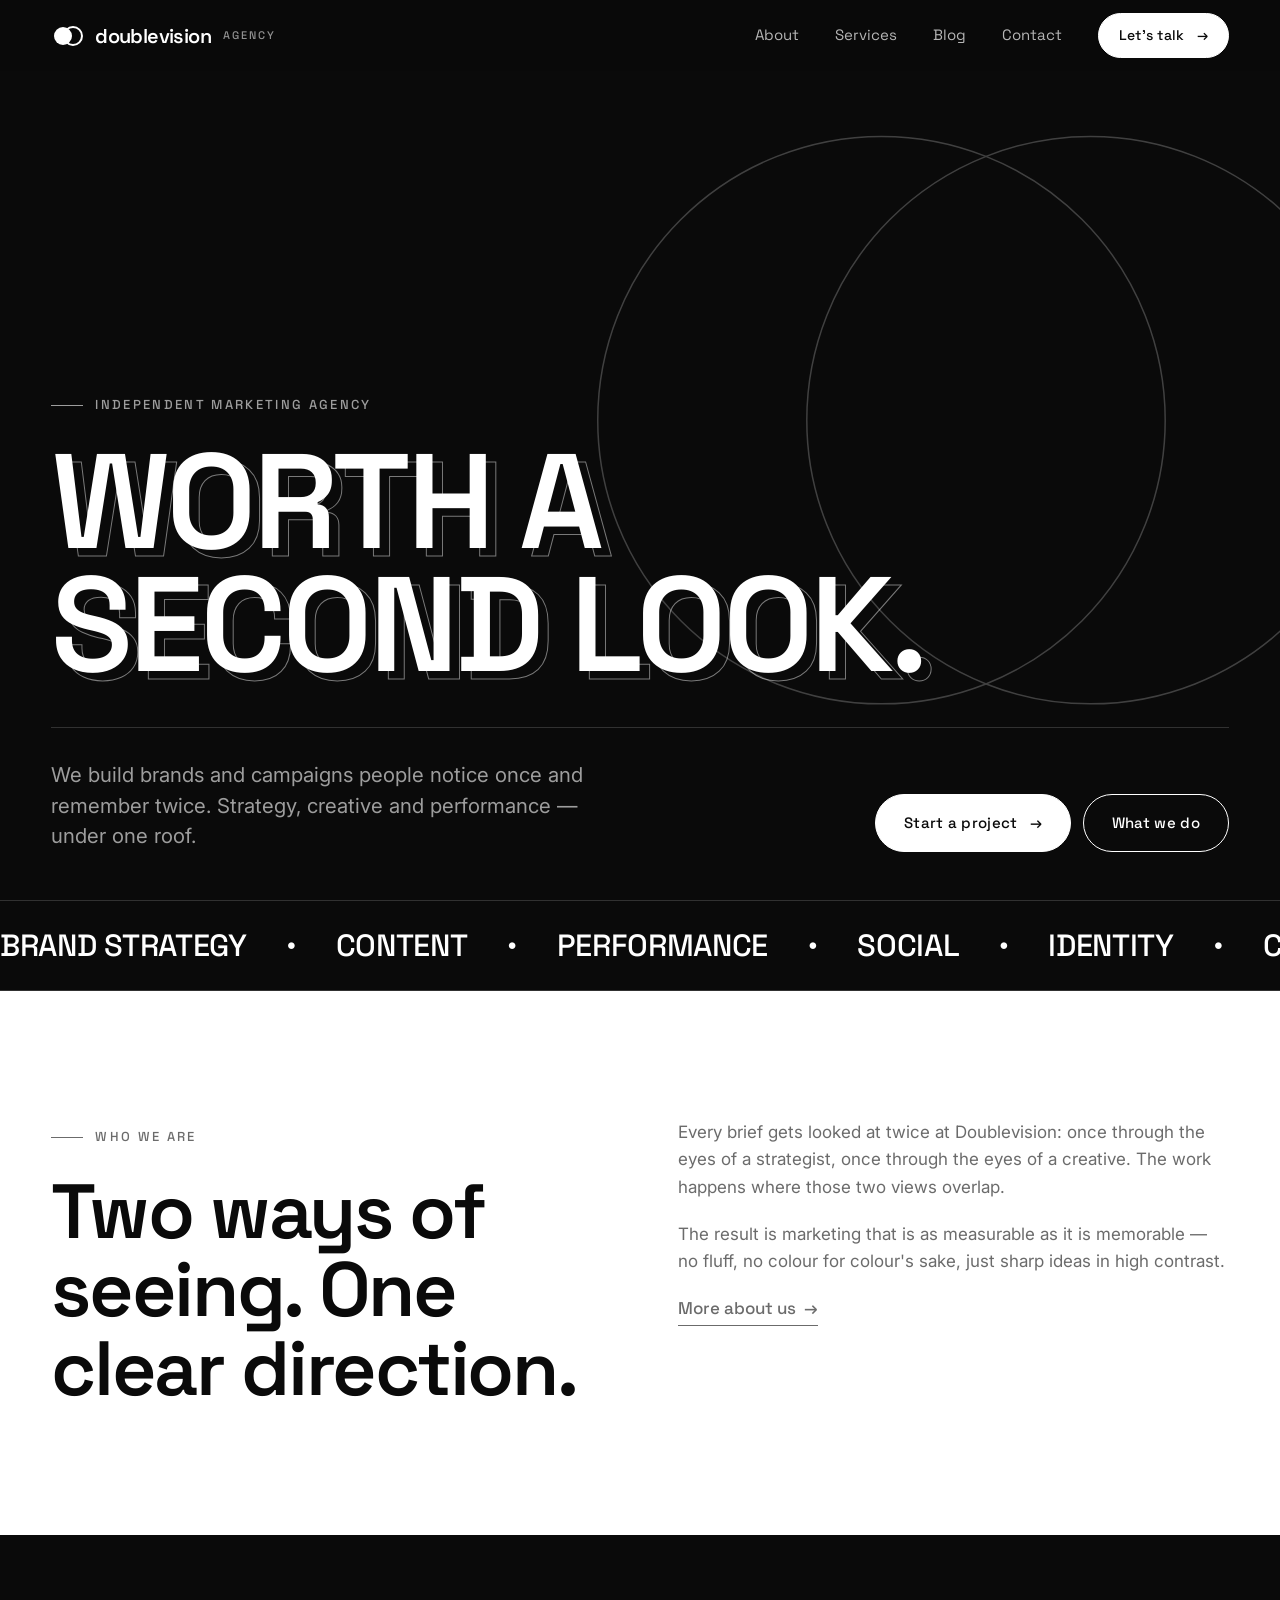
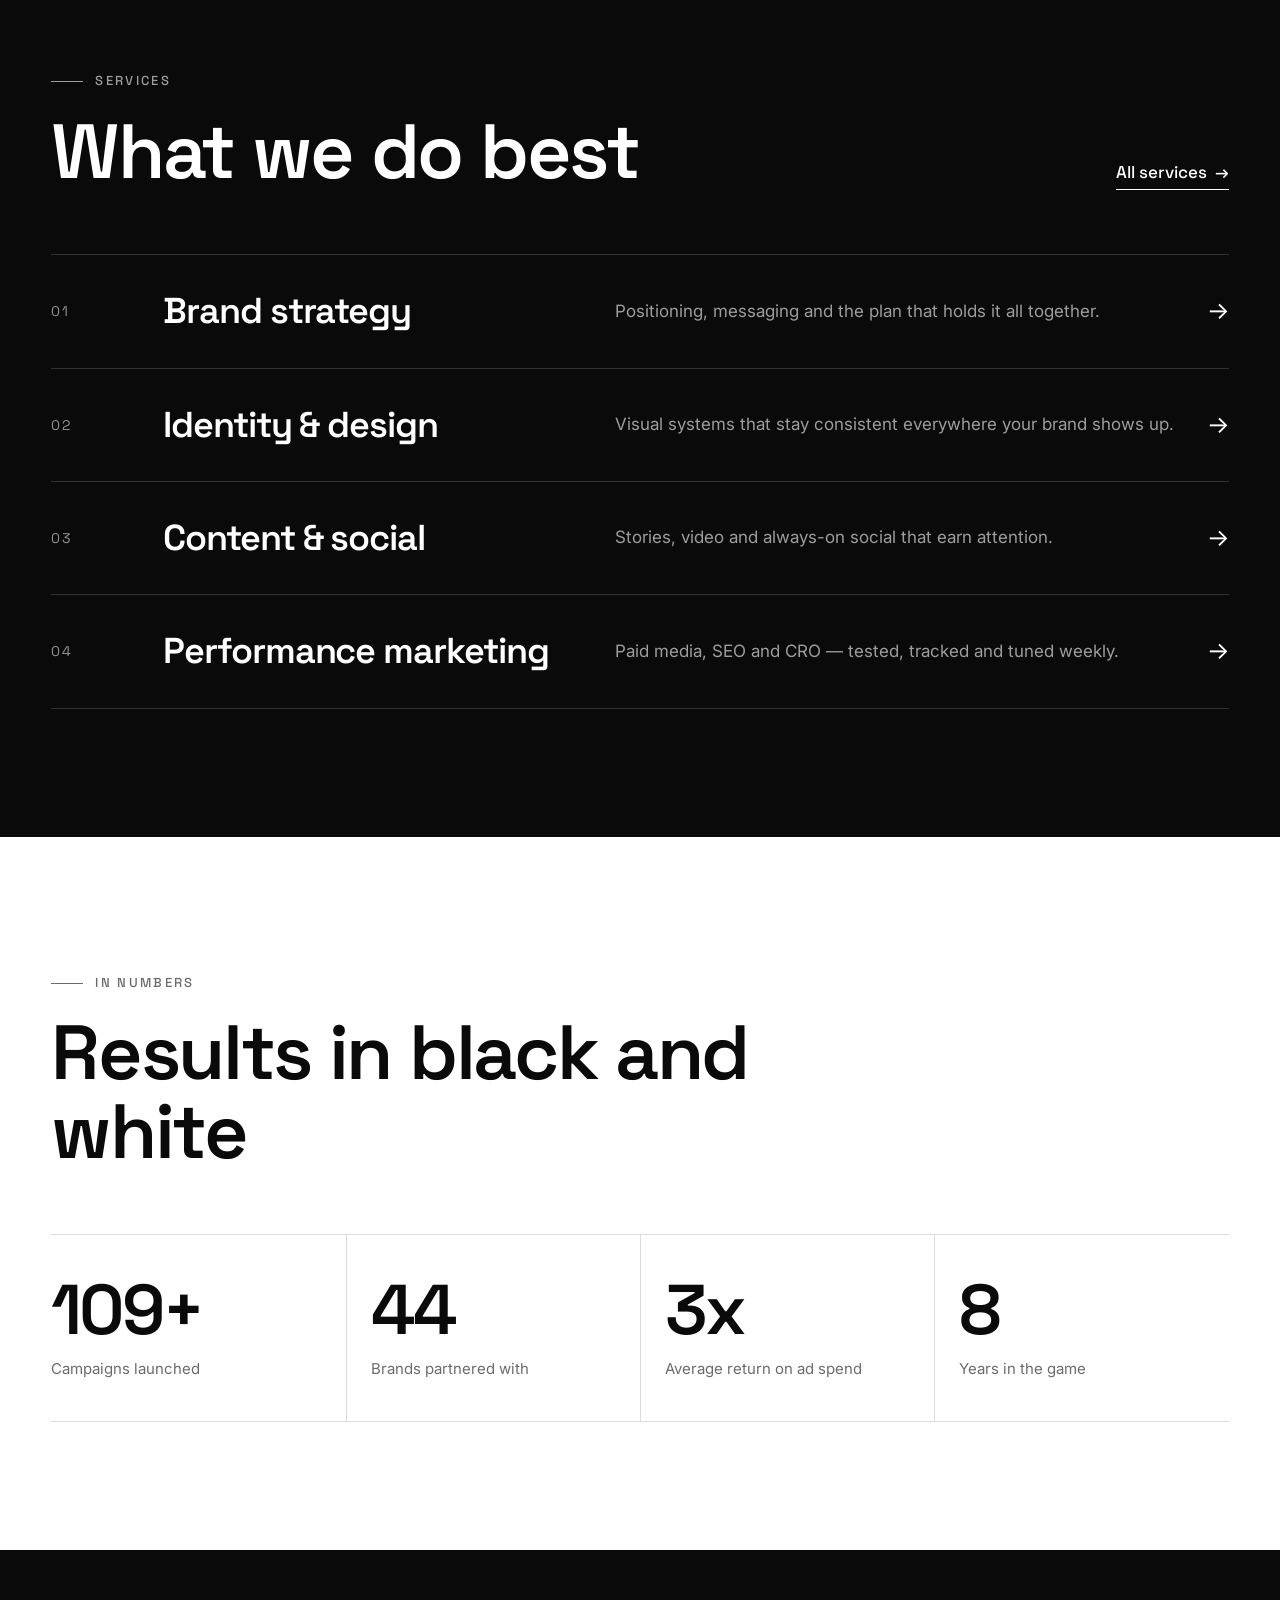
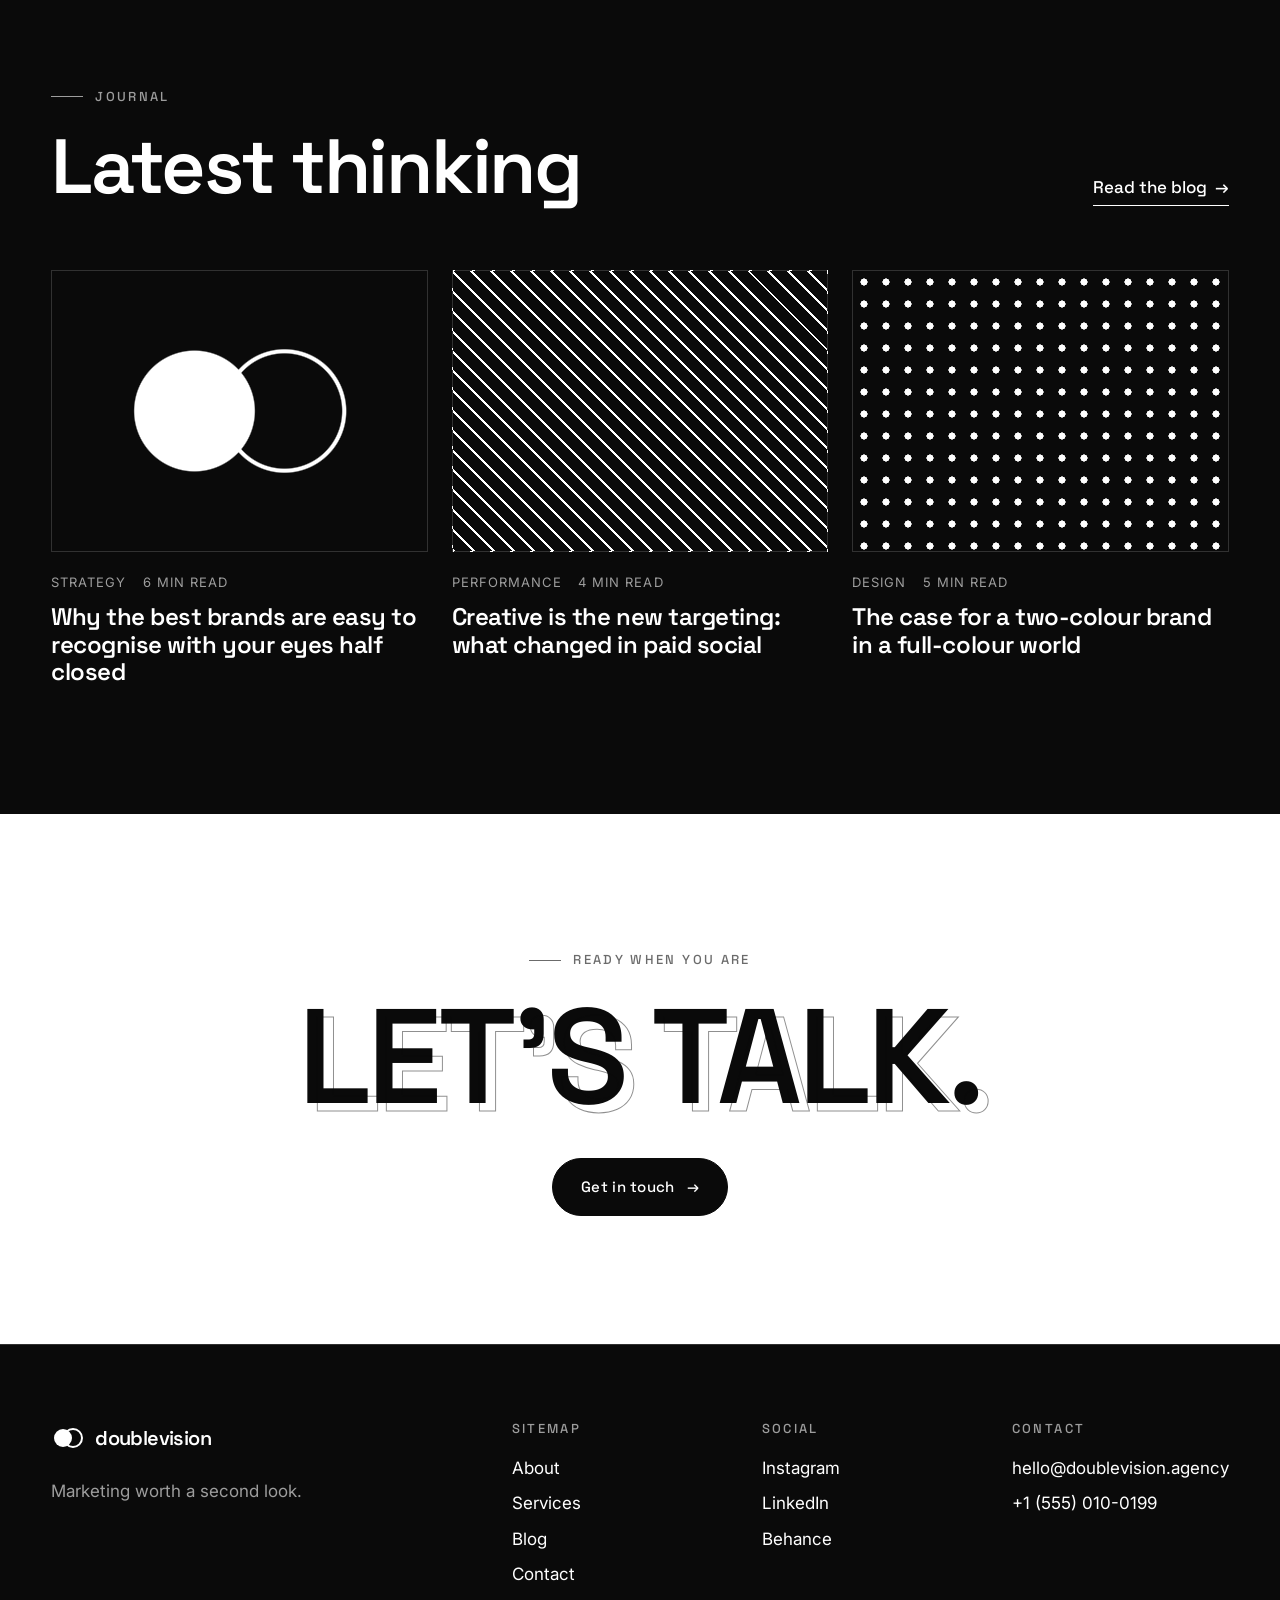
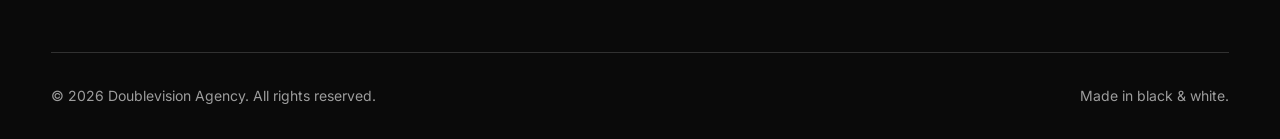
==== index.html @ 4c0dede8 "Add Doublevision Agency marketing site Static black-and-white site: home page with hero, plus About," ====
<!DOCTYPE html>
<html lang="en">
<head>
  <meta charset="UTF-8">
  <meta name="viewport" content="width=device-width, initial-scale=1">
  <title>Doublevision Agency — Marketing worth a second look</title>
  <meta name="description" content="Doublevision is an independent marketing agency. Strategy, brand, content and performance for companies that want to be impossible to unsee.">
  <link rel="icon" href="data:image/svg+xml,%3Csvg xmlns='http://www.w3.org/2000/svg' viewBox='0 0 34 24'%3E%3Crect width='34' height='24' fill='%230a0a0a'/%3E%3Ccircle cx='12' cy='12' r='8' fill='%23fff'/%3E%3Ccircle cx='22' cy='12' r='8' fill='none' stroke='%23fff' stroke-width='2'/%3E%3C/svg%3E">
  <link rel="preconnect" href="https://fonts.googleapis.com">
  <link rel="preconnect" href="https://fonts.gstatic.com" crossorigin>
  <link href="https://fonts.googleapis.com/css2?family=Inter:wght@400;500&family=Space+Grotesk:wght@400;500;600&display=swap" rel="stylesheet">
  <link rel="stylesheet" href="css/style.css">
</head>
<body class="dark">

  <header class="site-header">
    <a class="logo" href="index.html" aria-label="Doublevision Agency — home">
      <svg viewBox="0 0 34 24" aria-hidden="true"><circle cx="12" cy="12" r="9" fill="currentColor"/><circle cx="22" cy="12" r="9" fill="none" stroke="currentColor" stroke-width="2"/></svg>
      <span>doublevision</span><small>Agency</small>
    </a>
    <button class="nav-toggle" aria-expanded="false" aria-controls="site-nav" aria-label="Toggle menu"><span></span><span></span></button>
    <nav class="site-nav" id="site-nav" aria-label="Main">
      <a href="about.html">About</a>
      <a href="services.html">Services</a>
      <a href="blog.html">Blog</a>
      <a href="contact.html">Contact</a>
      <a class="btn btn--small" href="contact.html">Let's talk <span class="arrow" aria-hidden="true">→</span></a>
    </nav>
  </header>

  <main>

    <!-- Hero -->
    <section class="hero dark" data-double-zone>
      <svg class="hero__rings" viewBox="0 0 600 400" aria-hidden="true">
        <circle cx="230" cy="200" r="190"/>
        <circle cx="370" cy="200" r="190"/>
      </svg>
      <div class="container">
        <p class="eyebrow" data-reveal>Independent marketing agency</p>
        <h1 class="h-xl" data-reveal style="--delay:.1s">
          <span class="double" data-text="Worth a">Worth a</span>
          <span class="double" data-text="second look.">second look.</span>
        </h1>
        <div class="hero__foot" data-reveal style="--delay:.2s">
          <p class="lead">We build brands and campaigns people notice once and remember twice. Strategy, creative and performance — under one roof.</p>
          <div class="hero__actions">
            <a class="btn" href="contact.html">Start a project <span class="arrow" aria-hidden="true">→</span></a>
            <a class="btn btn--ghost" href="services.html">What we do</a>
          </div>
        </div>
      </div>
    </section>

    <!-- Marquee -->
    <div class="marquee dark" aria-hidden="true">
      <div class="marquee__track">
        <span>Brand strategy</span><span>Content</span><span>Performance</span><span>Social</span><span>Identity</span><span>Campaigns</span>
        <span>Brand strategy</span><span>Content</span><span>Performance</span><span>Social</span><span>Identity</span><span>Campaigns</span>
      </div>
    </div>

    <!-- Intro -->
    <section class="section light">
      <div class="container split">
        <div data-reveal>
          <p class="eyebrow">Who we are</p>
          <h2 class="h-lg">Two ways of seeing. One clear direction.</h2>
        </div>
        <div class="prose" data-reveal style="--delay:.1s">
          <p>Every brief gets looked at twice at Doublevision: once through the eyes of a strategist, once through the eyes of a creative. The work happens where those two views overlap.</p>
          <p>The result is marketing that is as measurable as it is memorable — no fluff, no colour for colour's sake, just sharp ideas in high contrast.</p>
          <p><a class="link-arrow" href="about.html">More about us <span aria-hidden="true">→</span></a></p>
        </div>
      </div>
    </section>

    <!-- Services preview -->
    <section class="section dark">
      <div class="container">
        <div class="section-head" data-reveal>
          <div>
            <p class="eyebrow">Services</p>
            <h2 class="h-lg">What we do best</h2>
          </div>
          <a class="link-arrow" href="services.html">All services <span aria-hidden="true">→</span></a>
        </div>
        <div class="service-list">
          <a class="service-row" href="services.html#strategy" data-reveal>
            <span class="service-row__num">01</span>
            <h3 class="h-md">Brand strategy</h3>
            <p class="muted">Positioning, messaging and the plan that holds it all together.</p>
            <span class="service-row__arrow" aria-hidden="true">→</span>
          </a>
          <a class="service-row" href="services.html#identity" data-reveal>
            <span class="service-row__num">02</span>
            <h3 class="h-md">Identity &amp; design</h3>
            <p class="muted">Visual systems that stay consistent everywhere your brand shows up.</p>
            <span class="service-row__arrow" aria-hidden="true">→</span>
          </a>
          <a class="service-row" href="services.html#content" data-reveal>
            <span class="service-row__num">03</span>
            <h3 class="h-md">Content &amp; social</h3>
            <p class="muted">Stories, video and always-on social that earn attention.</p>
            <span class="service-row__arrow" aria-hidden="true">→</span>
          </a>
          <a class="service-row" href="services.html#performance" data-reveal>
            <span class="service-row__num">04</span>
            <h3 class="h-md">Performance marketing</h3>
            <p class="muted">Paid media, SEO and CRO — tested, tracked and tuned weekly.</p>
            <span class="service-row__arrow" aria-hidden="true">→</span>
          </a>
        </div>
      </div>
    </section>

    <!-- Stats -->
    <section class="section light">
      <div class="container">
        <div class="section-head" data-reveal>
          <div>
            <p class="eyebrow">In numbers</p>
            <h2 class="h-lg">Results in black and white</h2>
          </div>
        </div>
        <div class="stats" data-reveal>
          <div class="stat">
            <div class="stat__value" data-count="120" data-suffix="+">120+</div>
            <p class="stat__label">Campaigns launched</p>
          </div>
          <div class="stat">
            <div class="stat__value" data-count="48">48</div>
            <p class="stat__label">Brands partnered with</p>
          </div>
          <div class="stat">
            <div class="stat__value" data-count="3" data-suffix="x">3x</div>
            <p class="stat__label">Average return on ad spend</p>
          </div>
          <div class="stat">
            <div class="stat__value" data-count="9">9</div>
            <p class="stat__label">Years in the game</p>
          </div>
        </div>
      </div>
    </section>

    <!-- Latest posts -->
    <section class="section dark">
      <div class="container">
        <div class="section-head" data-reveal>
          <div>
            <p class="eyebrow">Journal</p>
            <h2 class="h-lg">Latest thinking</h2>
          </div>
          <a class="link-arrow" href="blog.html">Read the blog <span aria-hidden="true">→</span></a>
        </div>
        <div class="posts">
          <article class="post" data-reveal>
            <a href="blog.html">
              <div class="post__thumb pattern-eyes"></div>
              <div class="post__meta"><span>Strategy</span><span>6 min read</span></div>
              <h3>Why the best brands are easy to recognise with your eyes half closed</h3>
            </a>
          </article>
          <article class="post" data-reveal style="--delay:.1s">
            <a href="blog.html">
              <div class="post__thumb pattern-stripes"></div>
              <div class="post__meta"><span>Performance</span><span>4 min read</span></div>
              <h3>Creative is the new targeting: what changed in paid social</h3>
            </a>
          </article>
          <article class="post" data-reveal style="--delay:.2s">
            <a href="blog.html">
              <div class="post__thumb pattern-dots"></div>
              <div class="post__meta"><span>Design</span><span>5 min read</span></div>
              <h3>The case for a two-colour brand in a full-colour world</h3>
            </a>
          </article>
        </div>
      </div>
    </section>

    <!-- CTA -->
    <section class="section light cta" data-double-zone>
      <div class="container" data-reveal>
        <p class="eyebrow">Ready when you are</p>
        <h2 class="h-xl"><span class="double" data-text="Let's talk.">Let's talk.</span></h2>
        <a class="btn" href="contact.html">Get in touch <span class="arrow" aria-hidden="true">→</span></a>
      </div>
    </section>

  </main>

  <footer class="site-footer dark">
    <div class="container">
      <div class="footer-grid">
        <div>
          <a class="logo" href="index.html" aria-label="Doublevision Agency — home">
            <svg viewBox="0 0 34 24" aria-hidden="true"><circle cx="12" cy="12" r="9" fill="currentColor"/><circle cx="22" cy="12" r="9" fill="none" stroke="currentColor" stroke-width="2"/></svg>
            <span>doublevision</span>
          </a>
          <p class="footer-tag">Marketing worth a second look.</p>
        </div>
        <div>
          <h4>Sitemap</h4>
          <ul>
            <li><a href="about.html">About</a></li>
            <li><a href="services.html">Services</a></li>
            <li><a href="blog.html">Blog</a></li>
            <li><a href="contact.html">Contact</a></li>
          </ul>
        </div>
        <div>
          <h4>Social</h4>
          <ul>
            <li><a href="#">Instagram</a></li>
            <li><a href="#">LinkedIn</a></li>
            <li><a href="#">Behance</a></li>
          </ul>
        </div>
        <div>
          <h4>Contact</h4>
          <ul>
            <li><a href="mailto:hello@doublevision.agency">hello@doublevision.agency</a></li>
            <li><a href="tel:+15550100199">+1 (555) 010-0199</a></li>
          </ul>
        </div>
      </div>
      <div class="footer-bottom">
        <span>© <span data-year>2026</span> Doublevision Agency. All rights reserved.</span>
        <span>Made in black &amp; white.</span>
      </div>
    </div>
  </footer>

  <script src="js/main.js"></script>
</body>
</html>
---- css/style.css ----
/* ==========================================================================
   Doublevision Agency — shared stylesheet
   Black & white brand. Sections flip between .dark and .light.
   ========================================================================== */

:root {
  --black: #0a0a0a;
  --white: #ffffff;
  --gray: #8c8c8c;
  --gray-dark: #1c1c1c;
  --gray-light: #f2f2f2;
  --font-display: "Space Grotesk", "Helvetica Neue", Arial, sans-serif;
  --font-body: "Inter", "Helvetica Neue", Arial, sans-serif;
  --gutter: clamp(1.25rem, 4vw, 4rem);
  --section: clamp(4rem, 10vw, 9rem);
  --header-h: 72px;
  --ease: cubic-bezier(0.2, 0.7, 0.2, 1);
}

*,
*::before,
*::after {
  box-sizing: border-box;
}

html {
  scroll-behavior: smooth;
  -webkit-text-size-adjust: 100%;
}

body {
  margin: 0;
  font-family: var(--font-body);
  font-size: 1.0625rem;
  line-height: 1.6;
  color: var(--white);
  background: var(--black);
  -webkit-font-smoothing: antialiased;
}

img,
svg {
  display: block;
  max-width: 100%;
}

a {
  color: inherit;
  text-decoration: none;
}

h1,
h2,
h3,
h4 {
  margin: 0;
  font-family: var(--font-display);
  font-weight: 600;
  line-height: 1.02;
  letter-spacing: -0.03em;
}

p {
  margin: 0;
}

ul {
  margin: 0;
  padding: 0;
  list-style: none;
}

::selection {
  background: var(--white);
  color: var(--black);
}

.light ::selection {
  background: var(--black);
  color: var(--white);
}

:focus-visible {
  outline: 2px solid currentColor;
  outline-offset: 4px;
}

.container {
  width: 100%;
  max-width: 1320px;
  margin: 0 auto;
  padding: 0 var(--gutter);
}

/* ---------- Colour modes ---------- */

.dark {
  background: var(--black);
  color: var(--white);
  --fg: var(--white);
  --bg: var(--black);
  --line: rgba(255, 255, 255, 0.16);
  --muted: rgba(255, 255, 255, 0.6);
}

.light {
  background: var(--white);
  color: var(--black);
  --fg: var(--black);
  --bg: var(--white);
  --line: rgba(0, 0, 0, 0.14);
  --muted: rgba(0, 0, 0, 0.58);
}

.section {
  padding: var(--section) 0;
}

/* ---------- Type helpers ---------- */

.eyebrow {
  display: inline-flex;
  align-items: center;
  gap: 0.75rem;
  font-family: var(--font-display);
  font-size: 0.8125rem;
  font-weight: 500;
  letter-spacing: 0.18em;
  text-transform: uppercase;
  color: var(--muted);
}

.eyebrow::before {
  content: "";
  width: 2rem;
  height: 1px;
  background: currentColor;
}

.h-xl {
  font-size: clamp(3rem, 10.5vw, 10rem);
  text-transform: uppercase;
  line-height: 0.92;
}

.h-lg {
  font-size: clamp(2.25rem, 6vw, 5rem);
}

.h-md {
  font-size: clamp(1.5rem, 3vw, 2.25rem);
  line-height: 1.12;
}

.lead {
  font-size: clamp(1.125rem, 1.6vw, 1.375rem);
  line-height: 1.5;
  color: var(--muted);
  max-width: 44ch;
}

.muted {
  color: var(--muted);
}

/* The "double vision" effect: an outlined ghost copy offset behind the text.
   Offsets are driven by --dx / --dy, which main.js nudges on pointer move. */
.double {
  position: relative;
  display: block;
}

.double::after {
  content: attr(data-text);
  position: absolute;
  inset: 0;
  color: transparent;
  -webkit-text-stroke: 1px var(--fg);
  opacity: 0.45;
  transform: translate(var(--dx, 10px), var(--dy, 8px));
  transition: transform 0.5s var(--ease);
  pointer-events: none;
  user-select: none;
}

/* ---------- Buttons ---------- */

.btn {
  display: inline-flex;
  align-items: center;
  gap: 0.75rem;
  padding: 1rem 1.75rem;
  border: 1px solid var(--fg);
  border-radius: 999px;
  background: var(--fg);
  color: var(--bg);
  font-family: var(--font-display);
  font-size: 0.9375rem;
  font-weight: 500;
  letter-spacing: 0.02em;
  cursor: pointer;
  transition: background 0.3s var(--ease), color 0.3s var(--ease);
}

.btn:hover {
  background: transparent;
  color: var(--fg);
}

.btn--ghost {
  background: transparent;
  color: var(--fg);
}

.btn--ghost:hover {
  background: var(--fg);
  color: var(--bg);
}

.btn--small {
  padding: 0.625rem 1.25rem;
  font-size: 0.875rem;
}

.btn .arrow {
  transition: transform 0.3s var(--ease);
}

.btn:hover .arrow {
  transform: translateX(4px);
}

.link-arrow {
  display: inline-flex;
  align-items: center;
  gap: 0.5rem;
  font-family: var(--font-display);
  font-weight: 500;
  border-bottom: 1px solid currentColor;
  padding-bottom: 0.2rem;
}

.link-arrow span {
  transition: transform 0.3s var(--ease);
}

.link-arrow:hover span {
  transform: translateX(4px);
}

/* ---------- Header ---------- */

.site-header {
  position: fixed;
  inset: 0 0 auto 0;
  z-index: 50;
  height: var(--header-h);
  display: flex;
  align-items: center;
  justify-content: space-between;
  padding: 0 var(--gutter);
  border-bottom: 1px solid transparent;
  transition: border-color 0.3s var(--ease);
  --fg: var(--white);
  --bg: var(--black);
}

/* Blur lives on a pseudo-element: backdrop-filter on the header itself would
   make it the containing block for the fixed mobile nav and clip the overlay. */
.site-header::before {
  content: "";
  position: absolute;
  inset: 0;
  z-index: -1;
  background: rgba(10, 10, 10, 0.94);
  backdrop-filter: blur(14px);
  -webkit-backdrop-filter: blur(14px);
}

.site-header.is-scrolled {
  border-bottom-color: rgba(255, 255, 255, 0.14);
}

.logo {
  display: inline-flex;
  align-items: center;
  gap: 0.625rem;
  font-family: var(--font-display);
  font-size: 1.25rem;
  font-weight: 600;
  letter-spacing: -0.03em;
}

.logo svg {
  width: 34px;
  height: 24px;
}

.logo small {
  font-size: 0.6875rem;
  font-weight: 500;
  letter-spacing: 0.18em;
  text-transform: uppercase;
  opacity: 0.55;
  margin-left: 0.125rem;
}

.site-nav {
  display: flex;
  align-items: center;
  gap: 2.25rem;
  font-family: var(--font-display);
  font-size: 0.9375rem;
}

.site-nav a:not(.btn) {
  position: relative;
  padding: 0.25rem 0;
  opacity: 0.7;
  transition: opacity 0.2s;
}

.site-nav a:not(.btn)::after {
  content: "";
  position: absolute;
  left: 0;
  bottom: 0;
  width: 100%;
  height: 1px;
  background: currentColor;
  transform: scaleX(0);
  transform-origin: left;
  transition: transform 0.3s var(--ease);
}

.site-nav a:not(.btn):hover,
.site-nav a[aria-current="page"] {
  opacity: 1;
}

.site-nav a:not(.btn):hover::after,
.site-nav a[aria-current="page"]::after {
  transform: scaleX(1);
}

.nav-toggle {
  display: none;
  width: 44px;
  height: 44px;
  padding: 0;
  border: 0;
  background: none;
  color: inherit;
  cursor: pointer;
}

.nav-toggle span {
  display: block;
  width: 26px;
  height: 2px;
  margin: 6px auto;
  background: currentColor;
  transition: transform 0.3s var(--ease);
}

.nav-toggle[aria-expanded="true"] span:first-child {
  transform: translateY(4px) rotate(45deg);
}

.nav-toggle[aria-expanded="true"] span:last-child {
  transform: translateY(-4px) rotate(-45deg);
}

/* ---------- Hero (home) ---------- */

.hero {
  position: relative;
  min-height: 100vh;
  min-height: 100svh;
  display: flex;
  flex-direction: column;
  justify-content: flex-end;
  padding: calc(var(--header-h) + 3rem) 0 3rem;
  overflow: hidden;
}

.hero__rings {
  position: absolute;
  top: 50%;
  right: -12vw;
  width: min(70vw, 900px);
  transform: translateY(-55%);
  opacity: 0.22;
  pointer-events: none;
}

.hero__rings circle {
  fill: none;
  stroke: var(--white);
  stroke-width: 1;
}

.hero .container {
  position: relative;
}

.hero h1 {
  margin: 1.5rem 0 2.5rem;
}

.hero__foot {
  display: flex;
  flex-wrap: wrap;
  align-items: flex-end;
  justify-content: space-between;
  gap: 2rem;
  padding-top: 2rem;
  border-top: 1px solid var(--line);
}

.hero__actions {
  display: flex;
  flex-wrap: wrap;
  gap: 0.75rem;
}

/* ---------- Page hero (inner pages) ---------- */

.page-hero {
  padding: calc(var(--header-h) + clamp(4rem, 9vw, 8rem)) 0 clamp(3rem, 6vw, 5rem);
  border-bottom: 1px solid var(--line);
}

.page-hero h1 {
  margin: 1.5rem 0 2rem;
  font-size: clamp(2.75rem, 9vw, 8rem);
  text-transform: uppercase;
  line-height: 0.92;
}

/* ---------- Marquee ---------- */

.marquee {
  overflow: hidden;
  padding: 1.25rem 0;
  border-top: 1px solid var(--line);
  border-bottom: 1px solid var(--line);
}

.marquee__track {
  display: flex;
  width: max-content;
  animation: marquee 32s linear infinite;
}

.marquee__track span {
  display: inline-flex;
  align-items: center;
  gap: 2.5rem;
  padding-right: 2.5rem;
  font-family: var(--font-display);
  font-size: clamp(1.25rem, 2.4vw, 2rem);
  font-weight: 500;
  text-transform: uppercase;
  letter-spacing: -0.01em;
  white-space: nowrap;
}

.marquee__track span::after {
  content: "●";
  font-size: 0.5em;
}

@keyframes marquee {
  to {
    transform: translateX(-50%);
  }
}

/* ---------- Section head ---------- */

.section-head {
  display: flex;
  flex-wrap: wrap;
  align-items: flex-end;
  justify-content: space-between;
  gap: 2rem;
  margin-bottom: clamp(2.5rem, 5vw, 4.5rem);
}

.section-head h2 {
  margin-top: 1.25rem;
  max-width: 14ch;
}

/* ---------- Split layout ---------- */

.split {
  display: grid;
  grid-template-columns: 1fr 1fr;
  gap: clamp(2rem, 6vw, 6rem);
  align-items: start;
}

.split > * > * + * {
  margin-top: 1.5rem;
}

.prose p + p {
  margin-top: 1.25rem;
}

.prose p {
  color: var(--muted);
  max-width: 56ch;
}

/* ---------- Services list ---------- */

.service-list {
  border-top: 1px solid var(--line);
}

.service-row {
  display: grid;
  grid-template-columns: 5rem 1.2fr 1.6fr auto;
  gap: 2rem;
  align-items: center;
  padding: 2.25rem 0;
  border-bottom: 1px solid var(--line);
  transition: padding 0.4s var(--ease), background 0.4s var(--ease), color 0.4s var(--ease);
}

.service-row:hover {
  padding-left: 1.5rem;
  padding-right: 1.5rem;
  background: var(--fg);
  color: var(--bg);
}

.service-row:hover .muted {
  color: inherit;
  opacity: 0.7;
}

.service-row__num {
  font-family: var(--font-display);
  font-size: 0.875rem;
  letter-spacing: 0.1em;
  opacity: 0.55;
}

.service-row__arrow {
  font-size: 1.5rem;
  transition: transform 0.4s var(--ease);
}

.service-row:hover .service-row__arrow {
  transform: translateX(6px) rotate(-45deg);
}

/* ---------- Service detail cards (services page) ---------- */

.service-grid {
  display: grid;
  grid-template-columns: repeat(2, 1fr);
  gap: 1px;
  background: var(--line);
  border: 1px solid var(--line);
}

.service-card {
  display: flex;
  flex-direction: column;
  gap: 1.25rem;
  padding: clamp(1.75rem, 4vw, 3.5rem);
  background: var(--bg);
  transition: background 0.4s var(--ease), color 0.4s var(--ease);
}

.service-card:hover {
  background: var(--fg);
  color: var(--bg);
}

.service-card:hover .muted,
.service-card:hover .tags li {
  color: inherit;
  border-color: currentColor;
}

.service-card__num {
  font-family: var(--font-display);
  font-size: 0.875rem;
  letter-spacing: 0.1em;
  opacity: 0.55;
}

.tags {
  display: flex;
  flex-wrap: wrap;
  gap: 0.5rem;
  margin-top: auto;
  padding-top: 1rem;
}

.tags li {
  padding: 0.3rem 0.85rem;
  border: 1px solid var(--line);
  border-radius: 999px;
  font-size: 0.8125rem;
  color: var(--muted);
}

/* ---------- Process ---------- */

.process {
  display: grid;
  grid-template-columns: repeat(4, 1fr);
  gap: 2rem;
  counter-reset: step;
}

.process li {
  counter-increment: step;
  padding-top: 1.5rem;
  border-top: 1px solid var(--fg);
}

.process li::before {
  content: "0" counter(step);
  display: block;
  margin-bottom: 2.5rem;
  font-family: var(--font-display);
  font-size: 0.875rem;
  letter-spacing: 0.1em;
  color: var(--muted);
}

.process h3 {
  margin-bottom: 0.75rem;
  font-size: 1.375rem;
}

/* ---------- Stats ---------- */

.stats {
  display: grid;
  grid-template-columns: repeat(4, 1fr);
  border-top: 1px solid var(--line);
  border-bottom: 1px solid var(--line);
}

.stat {
  padding: 2.5rem 1.5rem 2.5rem 0;
}

.stat + .stat {
  padding-left: 1.5rem;
  border-left: 1px solid var(--line);
}

.stat__value {
  font-family: var(--font-display);
  font-size: clamp(2.5rem, 5.5vw, 4.5rem);
  font-weight: 600;
  letter-spacing: -0.04em;
  line-height: 1;
}

.stat__label {
  margin-top: 0.75rem;
  font-size: 0.9375rem;
  color: var(--muted);
}

/* ---------- Values / team (about) ---------- */

.values {
  display: grid;
  grid-template-columns: repeat(3, 1fr);
  gap: 1px;
  background: var(--line);
  border: 1px solid var(--line);
}

.value {
  padding: clamp(1.75rem, 3.5vw, 3rem);
  background: var(--bg);
}

.value h3 {
  margin: 3rem 0 0.75rem;
  font-size: 1.5rem;
}

.value__mark {
  font-family: var(--font-display);
  font-size: 0.875rem;
  letter-spacing: 0.1em;
  color: var(--muted);
}

.team {
  display: grid;
  grid-template-columns: repeat(4, 1fr);
  gap: 1.5rem;
}

.member__photo {
  position: relative;
  aspect-ratio: 4 / 5;
  margin-bottom: 1rem;
  display: grid;
  place-items: center;
  overflow: hidden;
  background: var(--fg);
  color: var(--bg);
  font-family: var(--font-display);
  font-size: clamp(3rem, 6vw, 5rem);
  font-weight: 600;
  letter-spacing: -0.05em;
}

.member__photo .double::after {
  -webkit-text-stroke-color: var(--bg);
}

.member h3 {
  font-size: 1.125rem;
  letter-spacing: -0.01em;
}

.member p {
  font-size: 0.9375rem;
  color: var(--muted);
}

/* ---------- Blog ---------- */

.filters {
  display: flex;
  flex-wrap: wrap;
  gap: 0.5rem;
  margin-bottom: 3rem;
}

.filter {
  padding: 0.5rem 1.125rem;
  border: 1px solid var(--line);
  border-radius: 999px;
  background: none;
  color: var(--fg);
  font: 500 0.875rem var(--font-display);
  cursor: pointer;
  transition: background 0.25s, color 0.25s, border-color 0.25s;
}

.filter:hover {
  border-color: var(--fg);
}

.filter.is-active {
  background: var(--fg);
  border-color: var(--fg);
  color: var(--bg);
}

.posts {
  display: grid;
  grid-template-columns: repeat(3, 1fr);
  gap: 3rem 1.5rem;
}

.post[hidden] {
  display: none;
}

.post__thumb {
  aspect-ratio: 4 / 3;
  margin-bottom: 1.25rem;
  border: 1px solid var(--line);
  overflow: hidden;
  transition: transform 0.5s var(--ease);
}

.post:hover .post__thumb {
  transform: translate(-4px, -4px);
  box-shadow: 8px 8px 0 -1px var(--bg), 8px 8px 0 0 var(--fg);
}

/* Pure-CSS monochrome thumbnails */
.pattern-stripes {
  background: repeating-linear-gradient(45deg, var(--fg) 0 2px, transparent 2px 14px);
}

.pattern-dots {
  background: radial-gradient(var(--fg) 22%, transparent 24%) 0 0 / 22px 22px;
}

.pattern-rings {
  background: repeating-radial-gradient(circle at 35% 50%, var(--fg) 0 2px, transparent 2px 18px);
}

.pattern-grid {
  background:
    linear-gradient(var(--fg) 1px, transparent 1px) 0 0 / 28px 28px,
    linear-gradient(90deg, var(--fg) 1px, transparent 1px) 0 0 / 28px 28px;
}

.pattern-half {
  background: linear-gradient(115deg, var(--fg) 50%, transparent 50%);
}

.pattern-eyes {
  background:
    radial-gradient(circle at 38% 50%, var(--fg) 0 22%, transparent 22.5%),
    radial-gradient(circle at 62% 50%, transparent 0 21%, var(--fg) 21.5% 22.5%, transparent 23%);
}

.post__meta {
  display: flex;
  gap: 1rem;
  margin-bottom: 0.625rem;
  font-size: 0.8125rem;
  letter-spacing: 0.08em;
  text-transform: uppercase;
  color: var(--muted);
}

.post h3 {
  font-size: 1.5rem;
  line-height: 1.15;
  letter-spacing: -0.02em;
}

.post p {
  margin-top: 0.75rem;
  color: var(--muted);
  font-size: 0.9375rem;
}

.post--featured {
  grid-column: 1 / -1;
  display: grid;
  grid-template-columns: 1.3fr 1fr;
  gap: clamp(1.5rem, 4vw, 4rem);
  align-items: center;
  padding-bottom: 3rem;
  border-bottom: 1px solid var(--line);
}

.post--featured .post__thumb {
  margin: 0;
  aspect-ratio: 16 / 10;
}

.post--featured h3 {
  font-size: clamp(1.75rem, 3.5vw, 3rem);
  line-height: 1.05;
}

/* ---------- Contact ---------- */

.contact-grid {
  display: grid;
  grid-template-columns: 1fr 1.3fr;
  gap: clamp(2.5rem, 7vw, 7rem);
}

.contact-info > * + * {
  margin-top: 2.5rem;
}

.contact-info h3 {
  margin-bottom: 0.5rem;
  font-size: 0.8125rem;
  font-weight: 500;
  letter-spacing: 0.18em;
  text-transform: uppercase;
  color: var(--muted);
}

.contact-info a:hover {
  text-decoration: underline;
  text-underline-offset: 4px;
}

.contact-info .big {
  font-family: var(--font-display);
  font-size: clamp(1.375rem, 2.4vw, 2rem);
  letter-spacing: -0.02em;
}

.form {
  display: grid;
  grid-template-columns: 1fr 1fr;
  gap: 2rem 1.5rem;
}

.field {
  display: flex;
  flex-direction: column;
  gap: 0.5rem;
}

.field--full {
  grid-column: 1 / -1;
}

.field label {
  font-size: 0.8125rem;
  letter-spacing: 0.14em;
  text-transform: uppercase;
  color: var(--muted);
}

.field input,
.field select,
.field textarea {
  width: 100%;
  padding: 0.75rem 0;
  border: 0;
  border-bottom: 1px solid var(--line);
  border-radius: 0;
  background: transparent;
  color: var(--fg);
  font: inherit;
  transition: border-color 0.25s;
}

.field select option {
  color: #000;
}

.field textarea {
  min-height: 9rem;
  resize: vertical;
}

.field input:focus,
.field select:focus,
.field textarea:focus {
  outline: none;
  border-bottom-color: var(--fg);
}

.field.has-error input,
.field.has-error select,
.field.has-error textarea {
  border-bottom-style: dashed;
  border-bottom-color: var(--fg);
}

.field__error {
  min-height: 1.2em;
  font-size: 0.8125rem;
}

.form__status {
  grid-column: 1 / -1;
  padding: 1.25rem 1.5rem;
  border: 1px solid var(--fg);
  font-family: var(--font-display);
}

.form__status[hidden] {
  display: none;
}

/* ---------- FAQ ---------- */

.faq {
  border-top: 1px solid var(--line);
}

.faq details {
  border-bottom: 1px solid var(--line);
}

.faq summary {
  display: flex;
  justify-content: space-between;
  align-items: center;
  gap: 2rem;
  padding: 1.75rem 0;
  font-family: var(--font-display);
  font-size: clamp(1.125rem, 2vw, 1.5rem);
  font-weight: 500;
  letter-spacing: -0.02em;
  cursor: pointer;
  list-style: none;
}

.faq summary::-webkit-details-marker {
  display: none;
}

.faq summary::after {
  content: "+";
  font-size: 1.75rem;
  font-weight: 400;
  line-height: 1;
  transition: transform 0.3s var(--ease);
}

.faq details[open] summary::after {
  transform: rotate(45deg);
}

.faq details p {
  max-width: 62ch;
  padding-bottom: 1.75rem;
  color: var(--muted);
}

/* ---------- CTA ---------- */

.cta {
  text-align: center;
}

.cta h2 {
  margin: 1.5rem auto 2.5rem;
  max-width: 12ch;
}

.cta .double {
  display: inline-block;
}

/* ---------- Footer ---------- */

.site-footer {
  padding: clamp(3rem, 6vw, 5rem) 0 2rem;
  border-top: 1px solid var(--line);
}

.footer-grid {
  display: grid;
  grid-template-columns: 2fr 1fr 1fr 1fr;
  gap: 2.5rem;
  padding-bottom: 4rem;
}

.footer-grid h4 {
  margin-bottom: 1.25rem;
  font-size: 0.8125rem;
  font-weight: 500;
  letter-spacing: 0.18em;
  text-transform: uppercase;
  color: var(--muted);
}

.footer-grid li + li {
  margin-top: 0.5rem;
}

.footer-grid a:hover {
  text-decoration: underline;
  text-underline-offset: 4px;
}

.footer-tag {
  margin-top: 1.25rem;
  max-width: 30ch;
  color: var(--muted);
}

.footer-bottom {
  display: flex;
  flex-wrap: wrap;
  justify-content: space-between;
  gap: 1rem;
  padding-top: 2rem;
  border-top: 1px solid var(--line);
  font-size: 0.875rem;
  color: var(--muted);
}

/* ---------- Scroll reveal ---------- */

.js [data-reveal] {
  opacity: 0;
  transform: translateY(28px);
  transition: opacity 0.9s var(--ease), transform 0.9s var(--ease);
  transition-delay: var(--delay, 0s);
}

.js [data-reveal].is-visible {
  opacity: 1;
  transform: none;
}

/* ---------- Responsive ---------- */

@media (max-width: 1024px) {
  .process,
  .team {
    grid-template-columns: repeat(2, 1fr);
  }

  .stats {
    grid-template-columns: repeat(2, 1fr);
  }

  .stat:nth-child(3) {
    padding-left: 0;
    border-left: 0;
  }

  .stat:nth-child(n + 3) {
    border-top: 1px solid var(--line);
  }

  .posts {
    grid-template-columns: repeat(2, 1fr);
  }

  .footer-grid {
    grid-template-columns: 1fr 1fr;
  }

  .service-row {
    grid-template-columns: 3rem 1fr auto;
  }

  .service-row .muted {
    grid-column: 2 / 3;
    grid-row: 2;
  }
}

@media (max-width: 760px) {
  .nav-toggle {
    display: block;
  }

  .site-nav {
    position: fixed;
    inset: var(--header-h) 0 0 0;
    flex-direction: column;
    align-items: flex-start;
    justify-content: center;
    gap: 1.5rem;
    padding: 2rem var(--gutter);
    background: var(--black);
    font-size: 2.25rem;
    letter-spacing: -0.03em;
    opacity: 0;
    visibility: hidden;
    transform: translateY(-12px);
    transition: opacity 0.3s var(--ease), transform 0.3s var(--ease), visibility 0.3s;
  }

  .site-nav.is-open {
    opacity: 1;
    visibility: visible;
    transform: none;
  }

  .site-nav .btn {
    margin-top: 1rem;
    font-size: 1rem;
    padding: 1rem 1.75rem;
  }

  body.nav-open {
    overflow: hidden;
  }

  .logo small {
    display: none;
  }

  .split,
  .contact-grid,
  .post--featured,
  .service-grid,
  .values,
  .form {
    grid-template-columns: 1fr;
  }

  .posts {
    grid-template-columns: 1fr;
  }

  .hero__rings {
    width: 120vw;
    right: -50vw;
  }

  .double::after {
    transform: translate(5px, 4px);
  }
}

@media (max-width: 480px) {
  .process,
  .stats {
    grid-template-columns: 1fr;
  }

  .team {
    grid-template-columns: 1fr 1fr;
    gap: 1rem;
  }

  .stat,
  .stat + .stat {
    padding-left: 0;
    border-left: 0;
  }

  .stat + .stat {
    border-top: 1px solid var(--line);
  }

  .footer-grid {
    grid-template-columns: 1fr;
  }
}

@media (prefers-reduced-motion: reduce) {
  html {
    scroll-behavior: auto;
  }

  *,
  *::before,
  *::after {
    animation: none !important;
    transition: none !important;
  }

  .js [data-reveal] {
    opacity: 1;
    transform: none;
  }
}
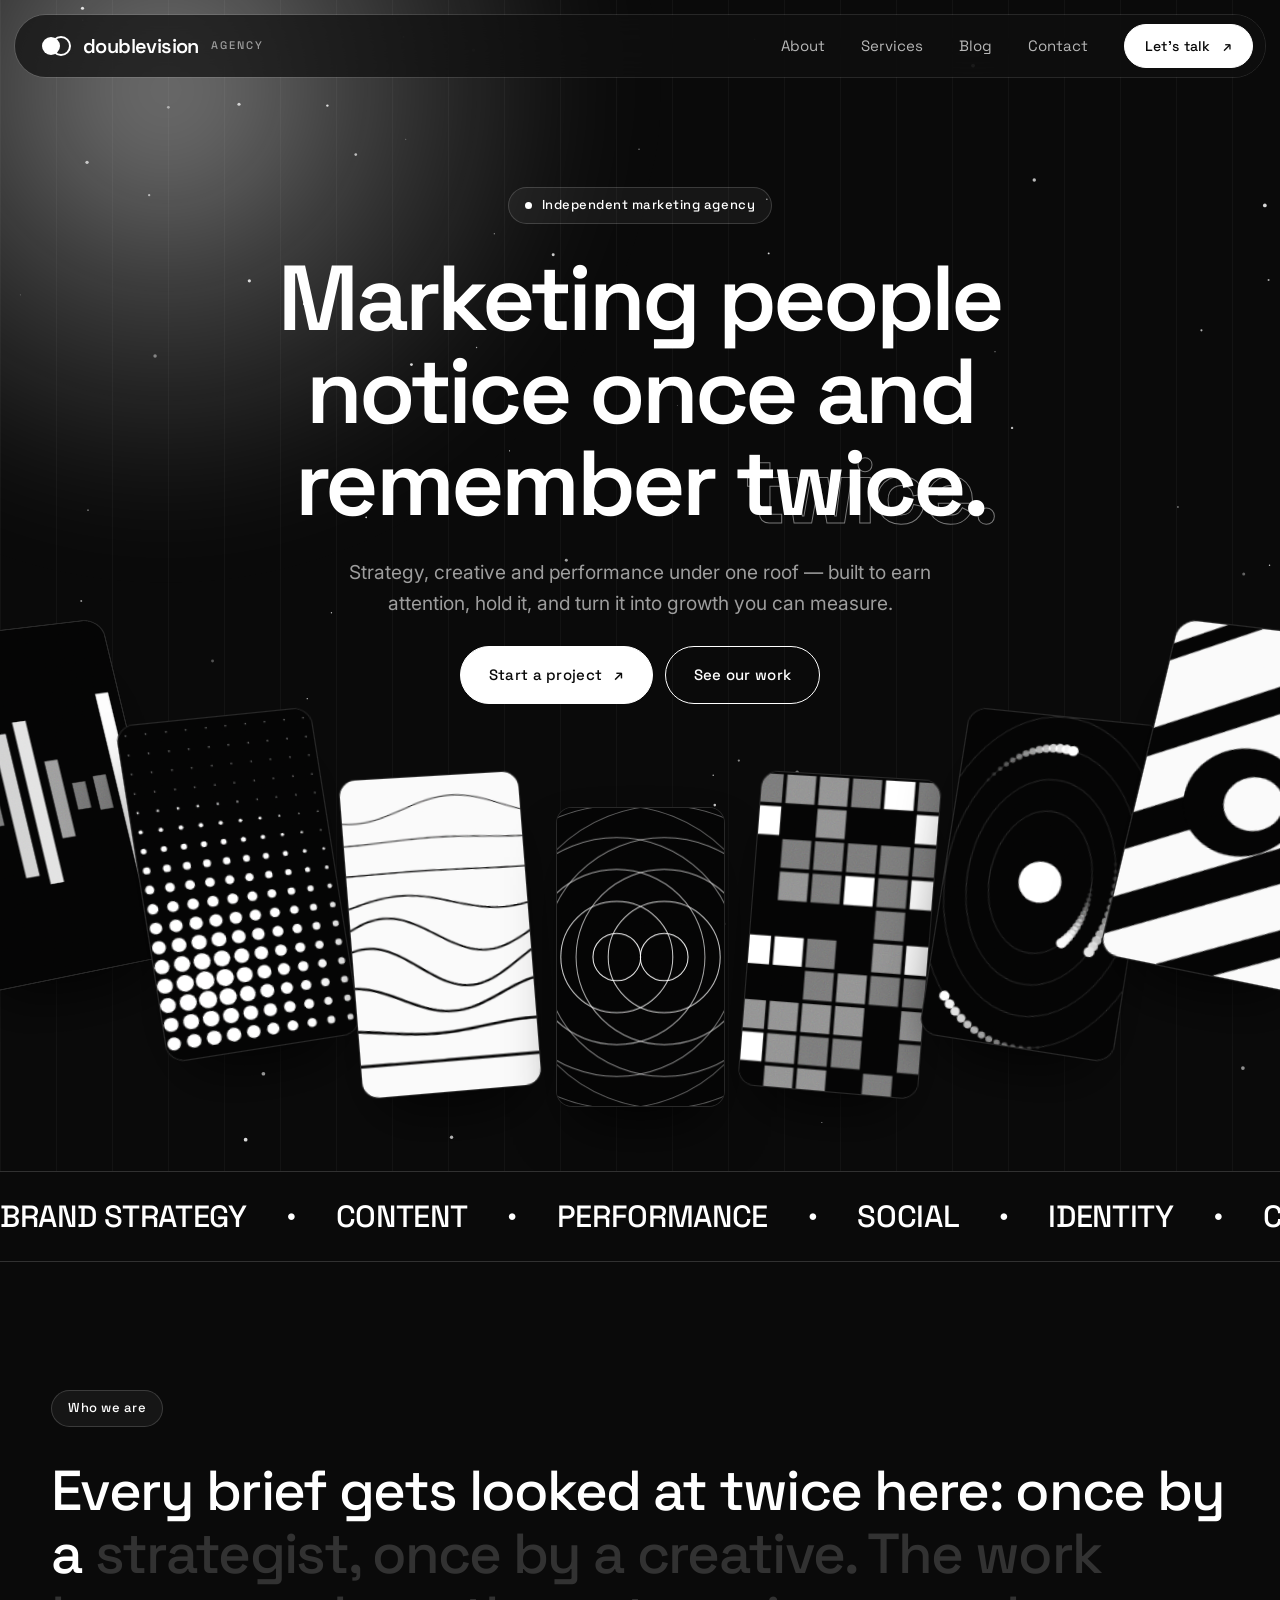
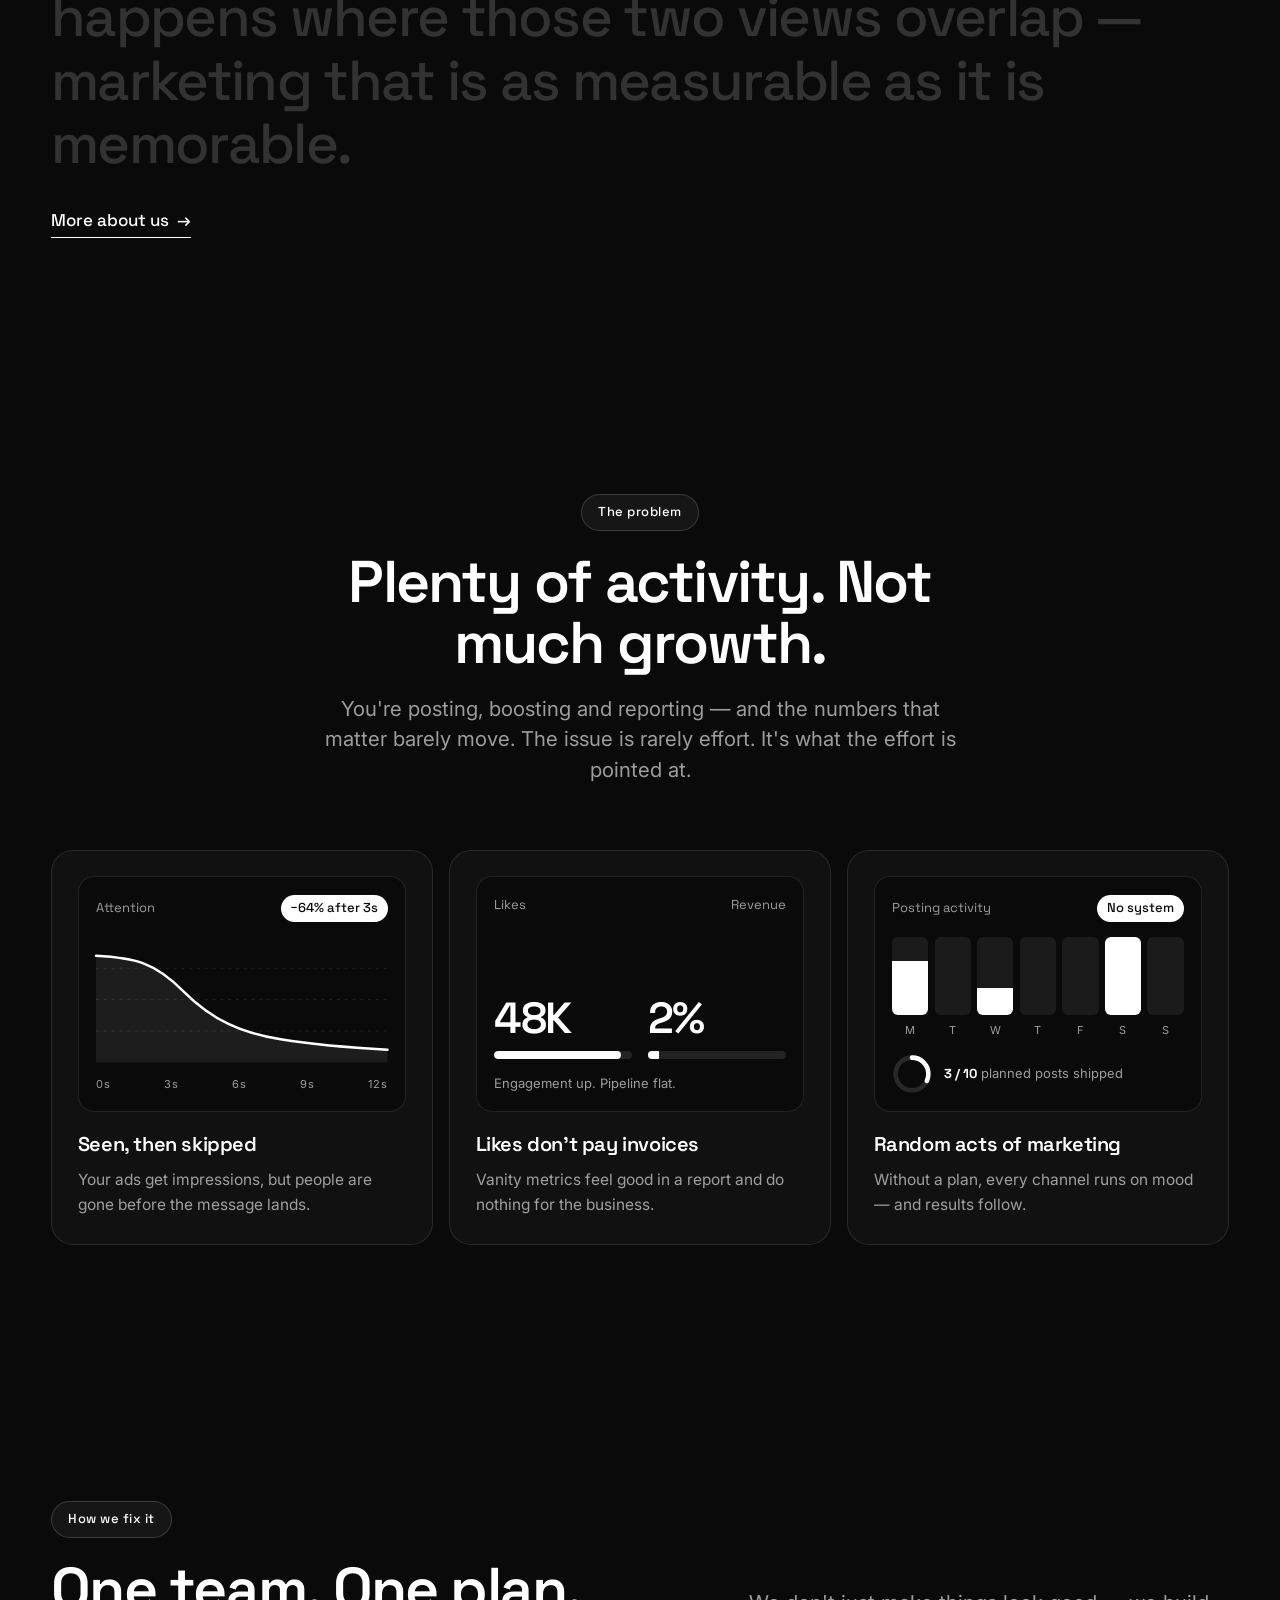
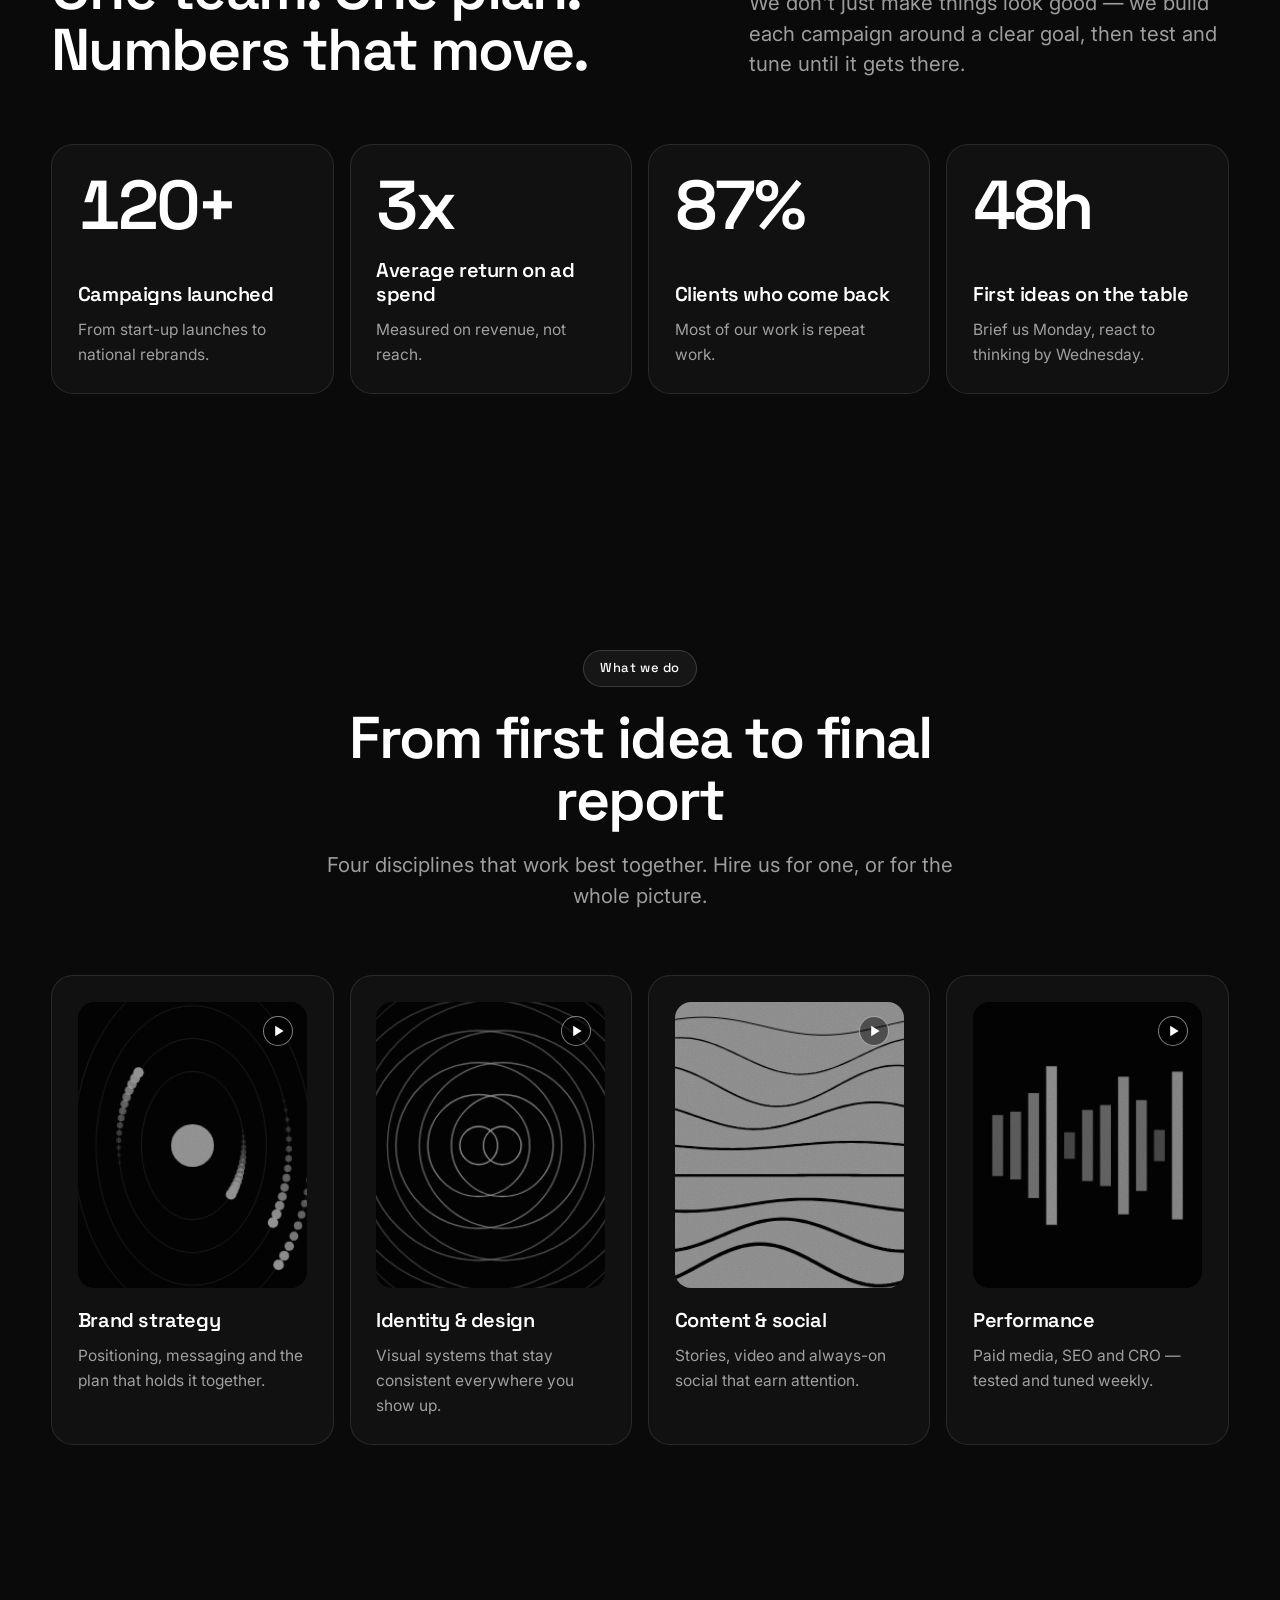
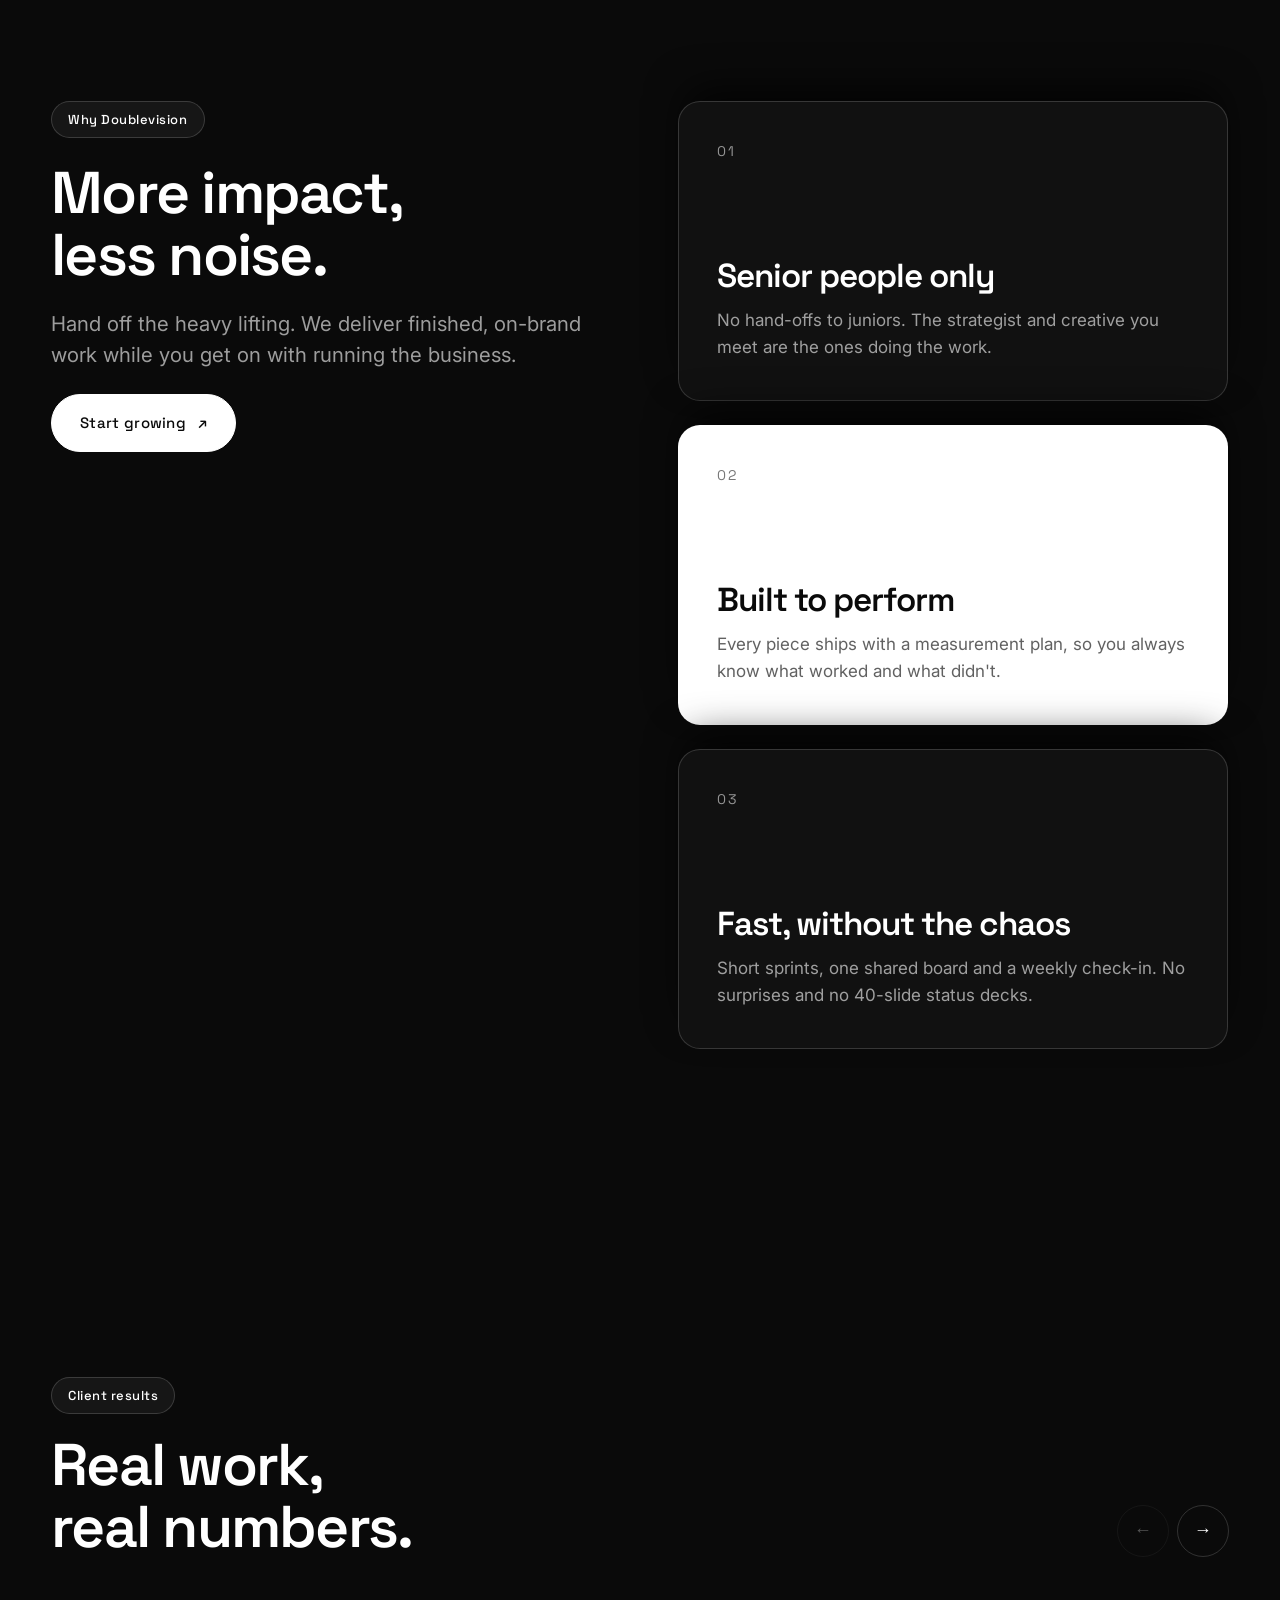
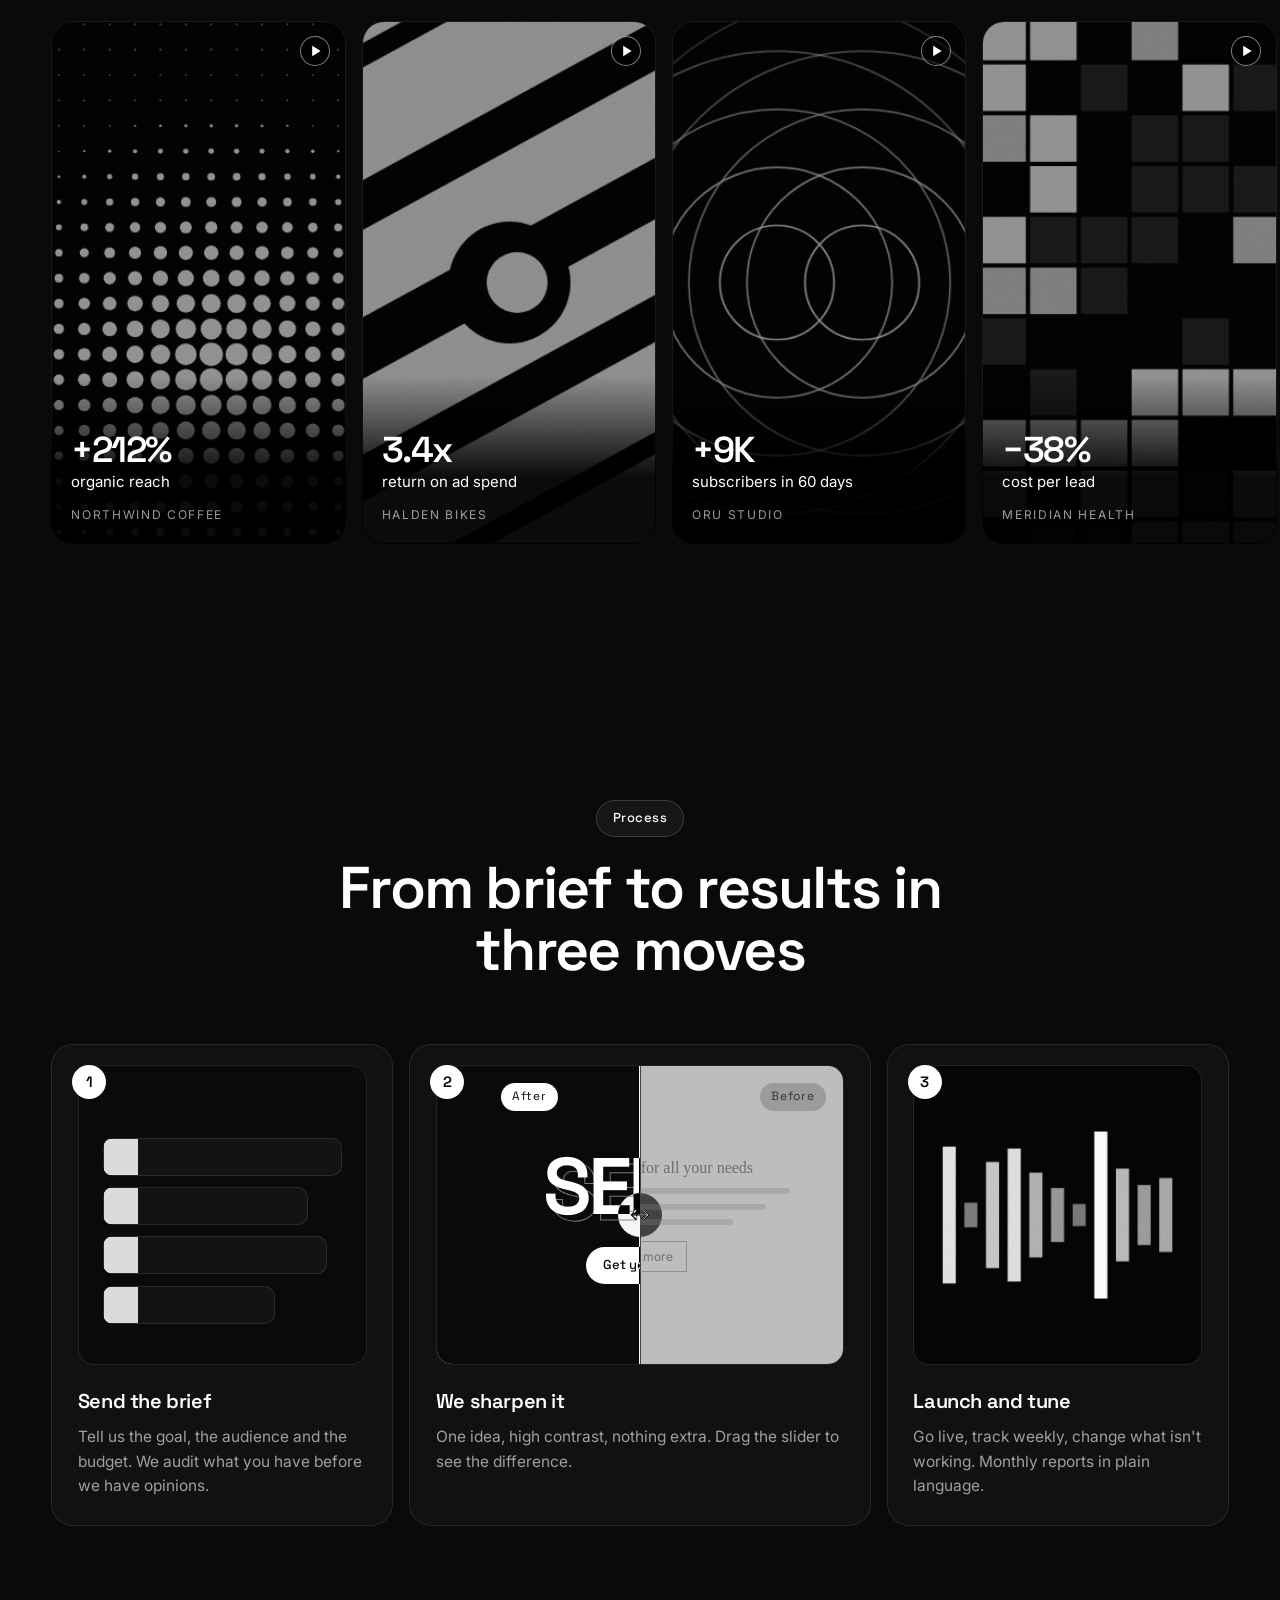
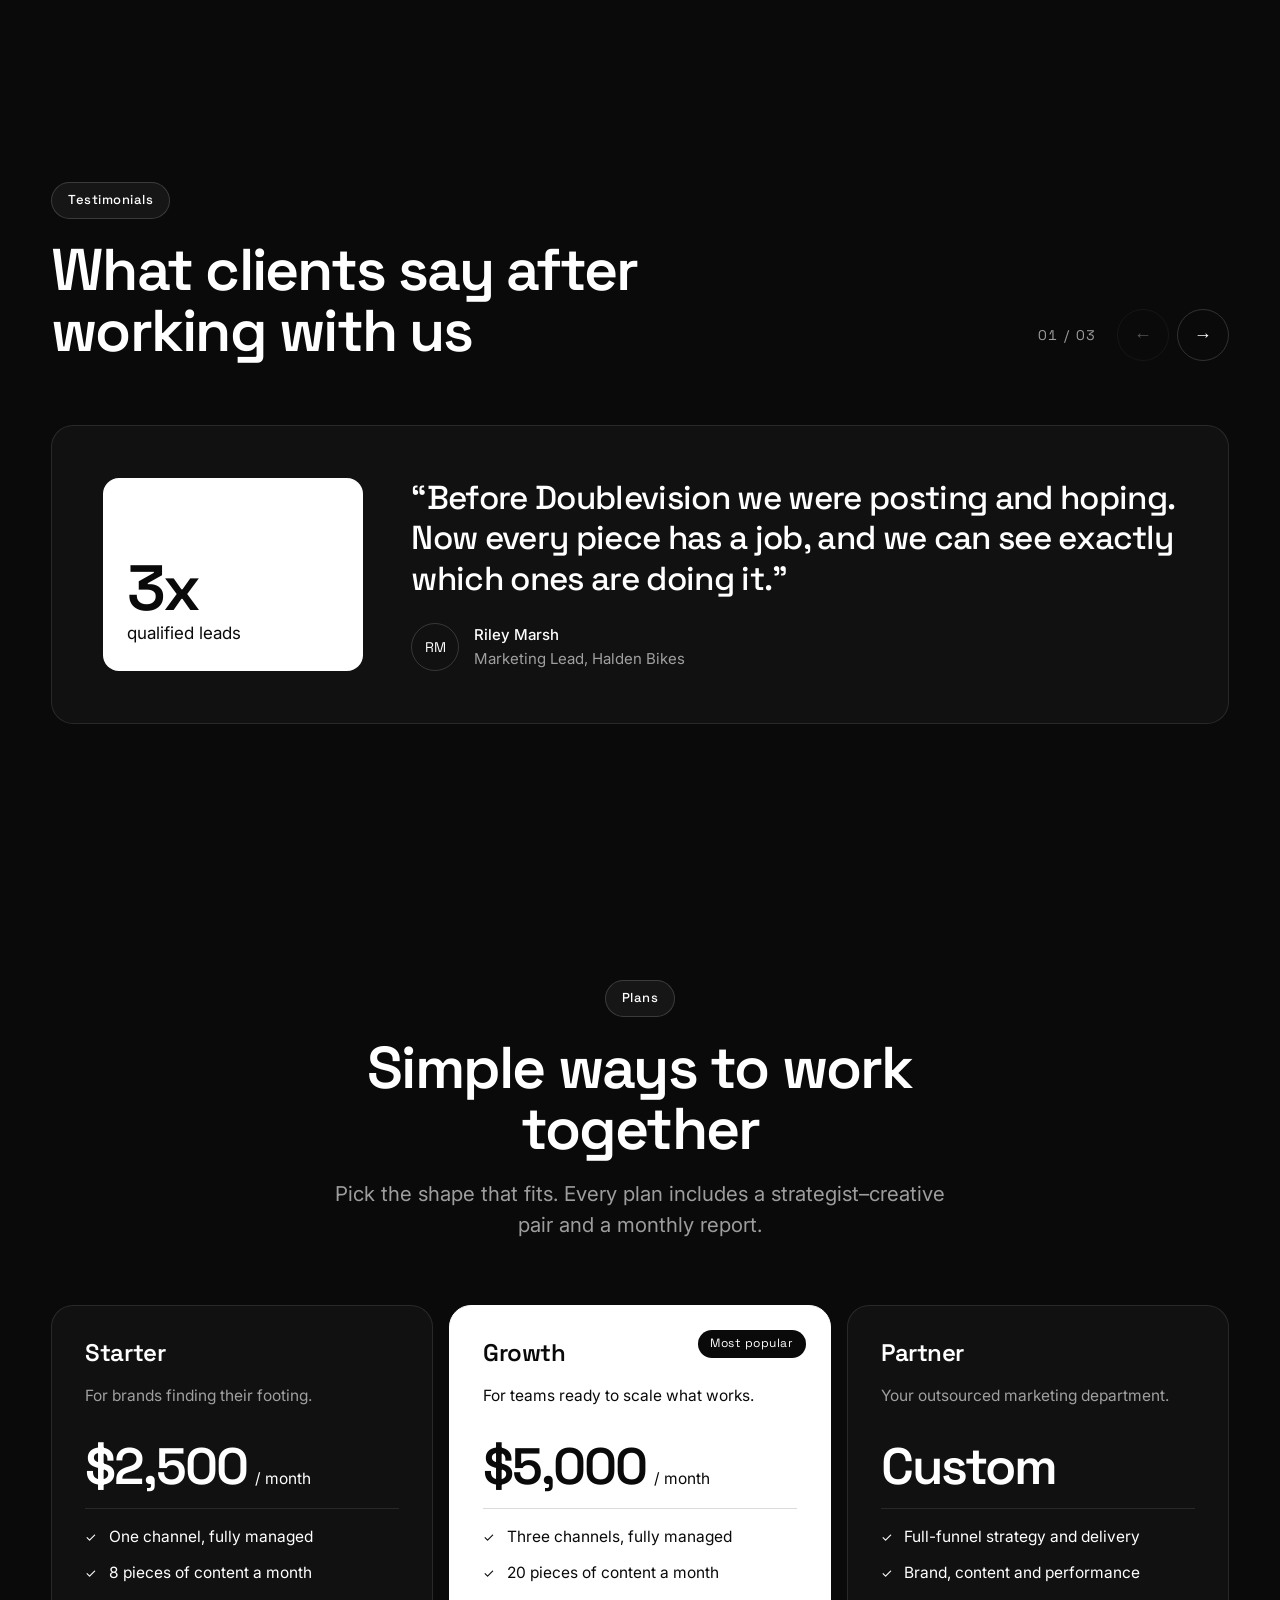
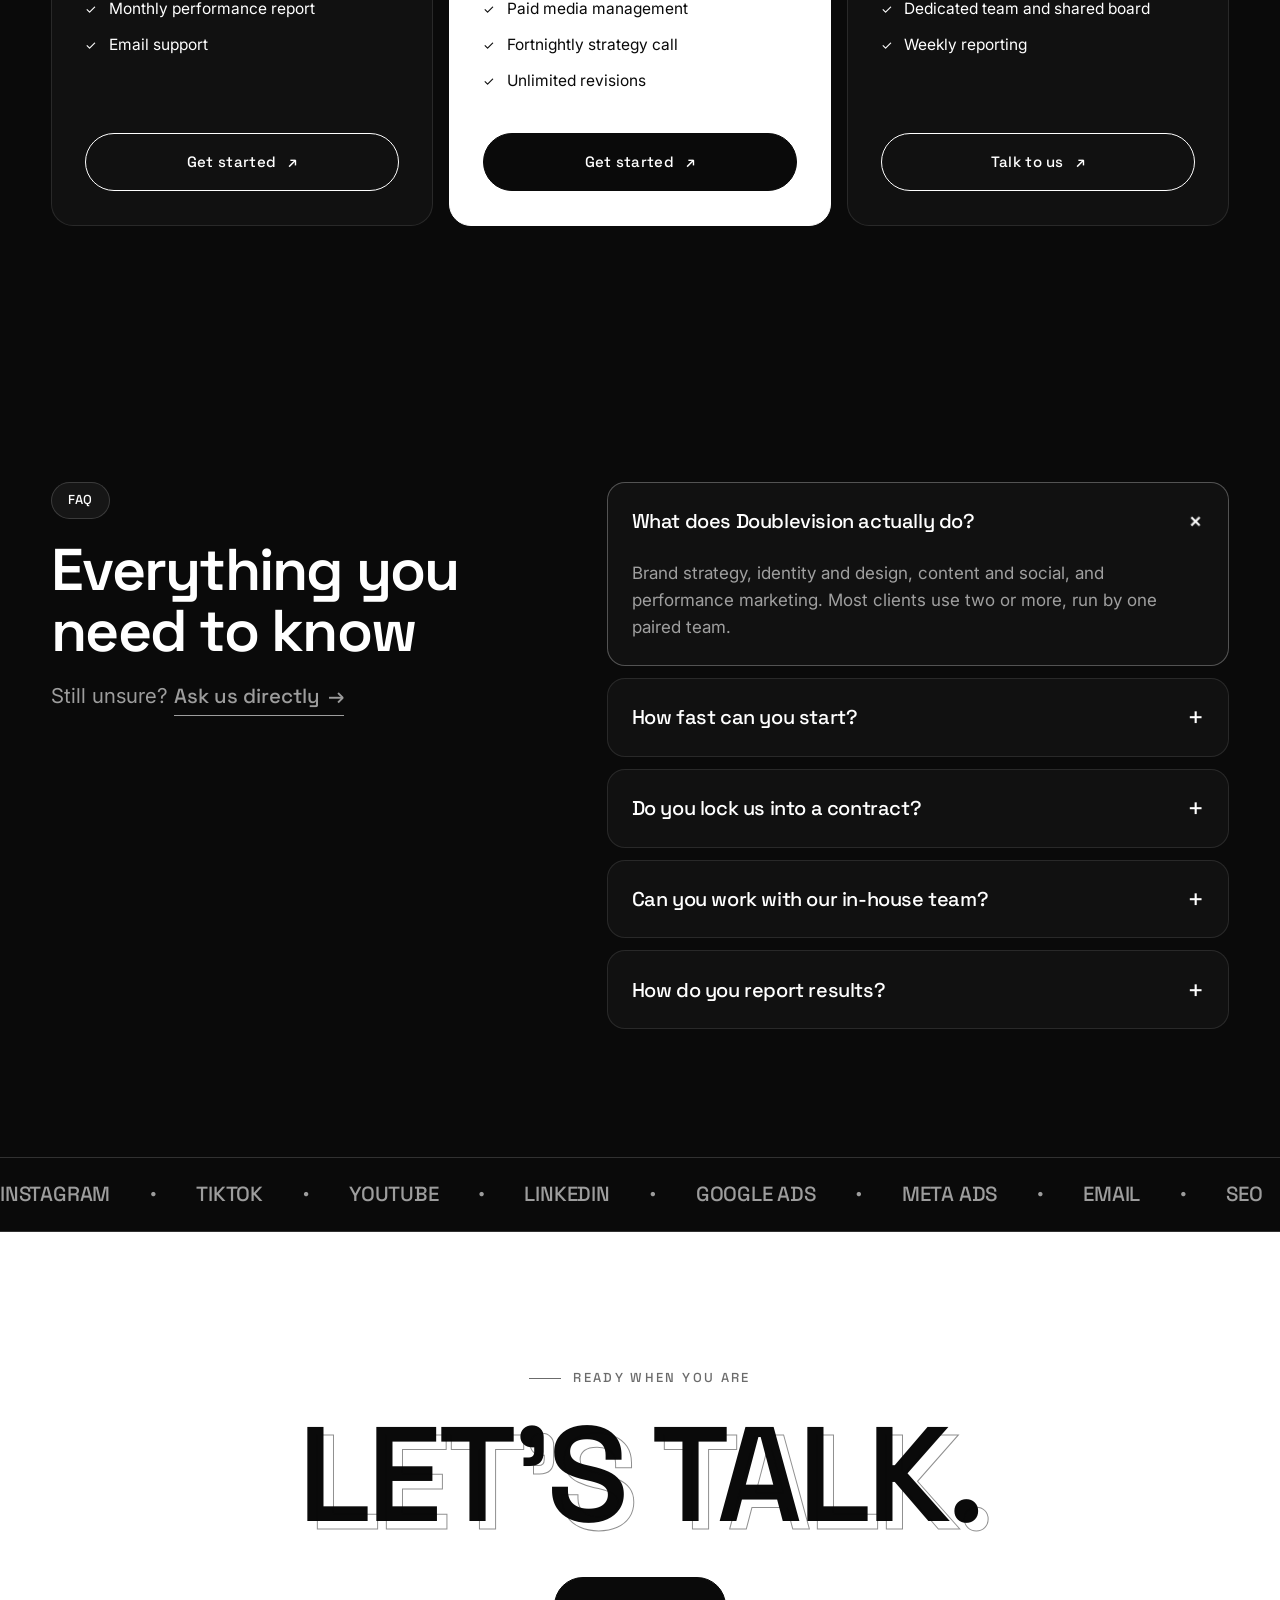
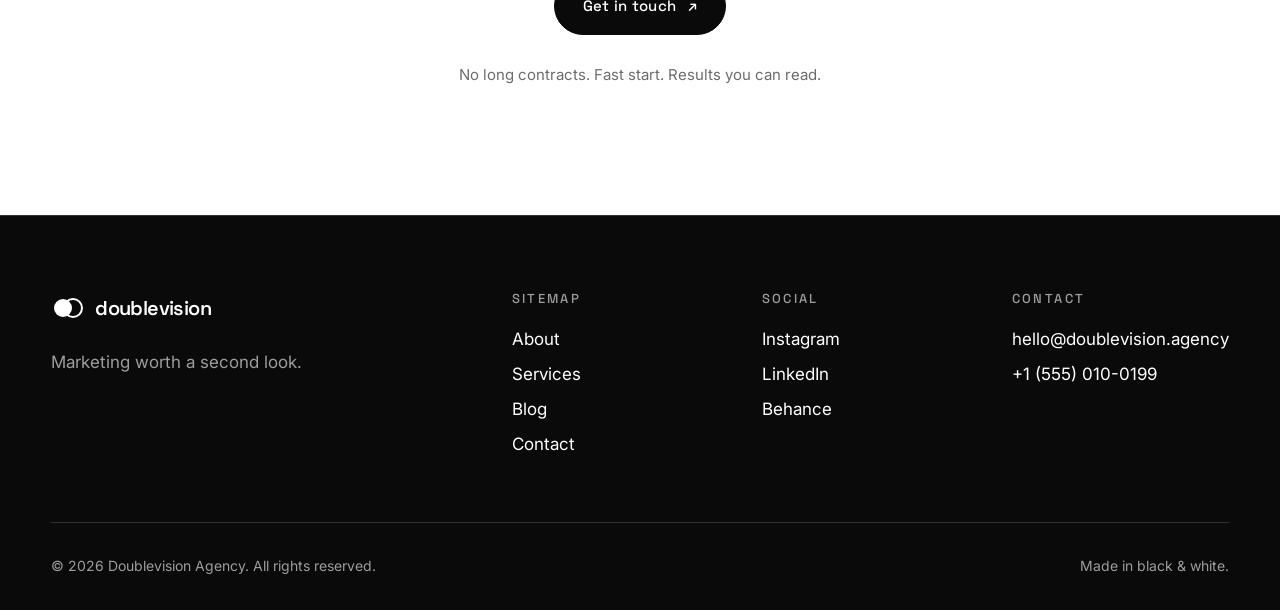
==== commit f1be47aa: "Rebuild home page with scroll-linked and interactive modules New hero with particles, word blur-in a" ====
--- a/index.html
+++ b/index.html
@@ -10,8 +10,9 @@
   <link rel="preconnect" href="https://fonts.gstatic.com" crossorigin>
   <link href="https://fonts.googleapis.com/css2?family=Inter:wght@400;500&family=Space+Grotesk:wght@400;500;600&display=swap" rel="stylesheet">
   <link rel="stylesheet" href="css/style.css">
+  <link rel="stylesheet" href="css/home.css">
 </head>
-<body class="dark">
+<body class="dark home">
 
   <header class="site-header">
     <a class="logo" href="index.html" aria-label="Doublevision Agency — home">
@@ -24,35 +25,40 @@
       <a href="services.html">Services</a>
       <a href="blog.html">Blog</a>
       <a href="contact.html">Contact</a>
-      <a class="btn btn--small" href="contact.html">Let's talk <span class="arrow" aria-hidden="true">→</span></a>
+      <a class="btn btn--small" href="contact.html">Let's talk <span class="arrow" aria-hidden="true">↗</span></a>
     </nav>
   </header>
 
   <main>
 
-    <!-- Hero -->
-    <section class="hero dark" data-double-zone>
-      <svg class="hero__rings" viewBox="0 0 600 400" aria-hidden="true">
-        <circle cx="230" cy="200" r="190"/>
-        <circle cx="370" cy="200" r="190"/>
-      </svg>
-      <div class="container">
-        <p class="eyebrow" data-reveal>Independent marketing agency</p>
-        <h1 class="h-xl" data-reveal style="--delay:.1s">
-          <span class="double" data-text="Worth a">Worth a</span>
-          <span class="double" data-text="second look.">second look.</span>
-        </h1>
-        <div class="hero__foot" data-reveal style="--delay:.2s">
-          <p class="lead">We build brands and campaigns people notice once and remember twice. Strategy, creative and performance — under one roof.</p>
-          <div class="hero__actions">
-            <a class="btn" href="contact.html">Start a project <span class="arrow" aria-hidden="true">→</span></a>
-            <a class="btn btn--ghost" href="services.html">What we do</a>
-          </div>
-        </div>
-      </div>
-    </section>
-
-    <!-- Marquee -->
+    <!-- ============ Hero ============ -->
+    <section class="hero2 dark" id="top">
+      <canvas class="hero2__particles" aria-hidden="true"></canvas>
+      <div class="hero2__glow" aria-hidden="true"></div>
+
+      <div class="container hero2__inner">
+        <p class="pill" data-reveal><span class="pill__dot" aria-hidden="true"></span> Independent marketing agency</p>
+        <h1 class="hero2__title" data-split>Marketing people notice once and remember <span class="double" data-text="twice.">twice.</span></h1>
+        <p class="hero2__lead" data-reveal style="--delay:.5s">Strategy, creative and performance under one roof — built to earn attention, hold it, and turn it into growth you can measure.</p>
+        <div class="hero2__actions" data-reveal style="--delay:.6s">
+          <a class="btn" href="contact.html">Start a project <span class="arrow" aria-hidden="true">↗</span></a>
+          <a class="btn btn--ghost" href="#work">See our work</a>
+        </div>
+      </div>
+
+      <!-- Arc of media cards. Add data-video="media/clip.mp4" to any .media to use real footage. -->
+      <div class="arc" data-arc aria-hidden="true">
+        <div class="arc__card" style="--i:-3;--abs:3"><div class="media" data-scene="bars"></div></div>
+        <div class="arc__card" style="--i:-2;--abs:2"><div class="media" data-scene="halftone"></div></div>
+        <div class="arc__card" style="--i:-1;--abs:1"><div class="media" data-scene="waves"></div></div>
+        <div class="arc__card" style="--i:0;--abs:0"><div class="media" data-scene="rings"></div></div>
+        <div class="arc__card" style="--i:1;--abs:1"><div class="media" data-scene="grid"></div></div>
+        <div class="arc__card" style="--i:2;--abs:2"><div class="media" data-scene="orbit"></div></div>
+        <div class="arc__card" style="--i:3;--abs:3"><div class="media" data-scene="scan"></div></div>
+      </div>
+    </section>
+
+    <!-- ============ Ticker ============ -->
     <div class="marquee dark" aria-hidden="true">
       <div class="marquee__track">
         <span>Brand strategy</span><span>Content</span><span>Performance</span><span>Social</span><span>Identity</span><span>Campaigns</span>
@@ -60,132 +66,418 @@
       </div>
     </div>
 
-    <!-- Intro -->
-    <section class="section light">
-      <div class="container split">
+    <!-- ============ Scroll-lit statement ============ -->
+    <section class="section dark statement">
+      <div class="container">
+        <p class="pill" data-reveal>Who we are</p>
+        <p class="statement__text" data-words>Every brief gets looked at twice here: once by a strategist, once by a creative. The work happens where those two views overlap — marketing that is as measurable as it is memorable.</p>
+        <p data-reveal><a class="link-arrow" href="about.html">More about us <span aria-hidden="true">→</span></a></p>
+      </div>
+    </section>
+
+    <!-- ============ The problem ============ -->
+    <section class="section dark">
+      <div class="container">
+        <div class="head-center" data-reveal>
+          <p class="pill">The problem</p>
+          <h2 class="h-lg">Plenty of activity. Not much growth.</h2>
+          <p class="lead">You're posting, boosting and reporting — and the numbers that matter barely move. The issue is rarely effort. It's what the effort is pointed at.</p>
+        </div>
+
+        <div class="cards-3">
+          <!-- Card 1: line chart that draws itself -->
+          <article class="card spot" data-reveal>
+            <div class="viz">
+              <div class="viz__top"><span>Attention</span><span class="viz__tag">−64% after 3s</span></div>
+              <svg class="viz__chart" viewBox="0 0 300 120" preserveAspectRatio="none" aria-hidden="true">
+                <line x1="0" y1="30" x2="300" y2="30"/><line x1="0" y1="60" x2="300" y2="60"/><line x1="0" y1="90" x2="300" y2="90"/>
+                <path class="viz__area" d="M0,18 C40,20 60,24 90,52 S150,92 190,98 S260,106 300,108 L300,120 L0,120 Z"/>
+                <path class="viz__line" pathLength="1" d="M0,18 C40,20 60,24 90,52 S150,92 190,98 S260,106 300,108"/>
+              </svg>
+              <div class="viz__axis"><span>0s</span><span>3s</span><span>6s</span><span>9s</span><span>12s</span></div>
+            </div>
+            <h3>Seen, then skipped</h3>
+            <p class="muted">Your ads get impressions, but people are gone before the message lands.</p>
+          </article>
+
+          <!-- Card 2: counters + bars -->
+          <article class="card spot" data-reveal style="--delay:.1s">
+            <div class="viz">
+              <div class="viz__top"><span>Likes</span><span>Revenue</span></div>
+              <div class="viz__duo">
+                <div><strong data-count="48" data-suffix="K">48K</strong><div class="viz__bar"><i style="--to:.92"></i></div></div>
+                <div><strong data-count="2" data-suffix="%">2%</strong><div class="viz__bar"><i style="--to:.08"></i></div></div>
+              </div>
+              <p class="viz__note">Engagement up. Pipeline flat.</p>
+            </div>
+            <h3>Likes don't pay invoices</h3>
+            <p class="muted">Vanity metrics feel good in a report and do nothing for the business.</p>
+          </article>
+
+          <!-- Card 3: weekly activity + ring -->
+          <article class="card spot" data-reveal style="--delay:.2s">
+            <div class="viz">
+              <div class="viz__top"><span>Posting activity</span><span class="viz__tag">No system</span></div>
+              <div class="viz__week">
+                <span style="--h:.7"><i></i>M</span><span style="--h:0"><i></i>T</span><span style="--h:.35"><i></i>W</span><span style="--h:0"><i></i>T</span><span style="--h:0"><i></i>F</span><span style="--h:1"><i></i>S</span><span style="--h:0"><i></i>S</span>
+              </div>
+              <div class="viz__ring">
+                <svg viewBox="0 0 44 44" aria-hidden="true"><circle cx="22" cy="22" r="18"/><circle class="viz__ring-fill" cx="22" cy="22" r="18" pathLength="100" style="--pct:32"/></svg>
+                <span><strong>3 / 10</strong> planned posts shipped</span>
+              </div>
+            </div>
+            <h3>Random acts of marketing</h3>
+            <p class="muted">Without a plan, every channel runs on mood — and results follow.</p>
+          </article>
+        </div>
+      </div>
+    </section>
+
+    <!-- ============ Numbers ============ -->
+    <section class="section dark">
+      <div class="container">
+        <div class="head-split" data-reveal>
+          <div>
+            <p class="pill">How we fix it</p>
+            <h2 class="h-lg">One team. One plan. Numbers that move.</h2>
+          </div>
+          <p class="lead">We don't just make things look good — we build each campaign around a clear goal, then test and tune until it gets there.</p>
+        </div>
+
+        <!-- Placeholder figures — replace with real results. -->
+        <div class="cards-4">
+          <article class="card card--num spot" data-reveal>
+            <strong data-count="120" data-suffix="+">120+</strong>
+            <h3>Campaigns launched</h3>
+            <p class="muted">From start-up launches to national rebrands.</p>
+          </article>
+          <article class="card card--num spot" data-reveal style="--delay:.08s">
+            <strong data-count="3" data-suffix="x">3x</strong>
+            <h3>Average return on ad spend</h3>
+            <p class="muted">Measured on revenue, not reach.</p>
+          </article>
+          <article class="card card--num spot" data-reveal style="--delay:.16s">
+            <strong data-count="87" data-suffix="%">87%</strong>
+            <h3>Clients who come back</h3>
+            <p class="muted">Most of our work is repeat work.</p>
+          </article>
+          <article class="card card--num spot" data-reveal style="--delay:.24s">
+            <strong data-count="48" data-suffix="h">48h</strong>
+            <h3>First ideas on the table</h3>
+            <p class="muted">Brief us Monday, react to thinking by Wednesday.</p>
+          </article>
+        </div>
+      </div>
+    </section>
+
+    <!-- ============ Services ============ -->
+    <section class="section dark" id="services">
+      <div class="container">
+        <div class="head-center" data-reveal>
+          <p class="pill">What we do</p>
+          <h2 class="h-lg">From first idea to final report</h2>
+          <p class="lead">Four disciplines that work best together. Hire us for one, or for the whole picture.</p>
+        </div>
+
+        <div class="cards-4 cards-4--media">
+          <a class="card card--media spot" href="services.html#strategy" data-reveal>
+            <div class="media" data-scene="orbit" data-play="hover"></div>
+            <h3>Brand strategy</h3>
+            <p class="muted">Positioning, messaging and the plan that holds it together.</p>
+          </a>
+          <a class="card card--media spot" href="services.html#identity" data-reveal style="--delay:.08s">
+            <div class="media" data-scene="rings" data-play="hover"></div>
+            <h3>Identity &amp; design</h3>
+            <p class="muted">Visual systems that stay consistent everywhere you show up.</p>
+          </a>
+          <a class="card card--media spot" href="services.html#content" data-reveal style="--delay:.16s">
+            <div class="media" data-scene="waves" data-play="hover"></div>
+            <h3>Content &amp; social</h3>
+            <p class="muted">Stories, video and always-on social that earn attention.</p>
+          </a>
+          <a class="card card--media spot" href="services.html#performance" data-reveal style="--delay:.24s">
+            <div class="media" data-scene="bars" data-play="hover"></div>
+            <h3>Performance</h3>
+            <p class="muted">Paid media, SEO and CRO — tested and tuned weekly.</p>
+          </a>
+        </div>
+      </div>
+    </section>
+
+    <!-- ============ Pinned text + stacking cards ============ -->
+    <section class="section dark">
+      <div class="container pin">
+        <div class="pin__aside">
+          <p class="pill">Why Doublevision</p>
+          <h2 class="h-lg">More impact,<br>less noise.</h2>
+          <p class="lead">Hand off the heavy lifting. We deliver finished, on-brand work while you get on with running the business.</p>
+          <a class="btn" href="contact.html">Start growing <span class="arrow" aria-hidden="true">↗</span></a>
+        </div>
+
+        <div class="stack" data-stack>
+          <article class="stack__card" style="--n:0">
+            <div class="stack__inner">
+              <span class="stack__num">01</span>
+              <h3>Senior people only</h3>
+              <p class="muted">No hand-offs to juniors. The strategist and creative you meet are the ones doing the work.</p>
+            </div>
+          </article>
+          <article class="stack__card" style="--n:1">
+            <div class="stack__inner">
+              <span class="stack__num">02</span>
+              <h3>Built to perform</h3>
+              <p class="muted">Every piece ships with a measurement plan, so you always know what worked and what didn't.</p>
+            </div>
+          </article>
+          <article class="stack__card" style="--n:2">
+            <div class="stack__inner">
+              <span class="stack__num">03</span>
+              <h3>Fast, without the chaos</h3>
+              <p class="muted">Short sprints, one shared board and a weekly check-in. No surprises and no 40-slide status decks.</p>
+            </div>
+          </article>
+        </div>
+      </div>
+    </section>
+
+    <!-- ============ Work reel (drag / swipe) ============ -->
+    <section class="section dark" id="work" data-scroller>
+      <div class="container">
+        <div class="head-split" data-reveal>
+          <div>
+            <p class="pill">Client results</p>
+            <h2 class="h-lg">Real work,<br>real numbers.</h2>
+          </div>
+          <div class="scroller-nav">
+            <button type="button" data-prev aria-label="Previous projects">←</button>
+            <button type="button" data-next aria-label="Next projects">→</button>
+          </div>
+        </div>
+      </div>
+
+      <!-- Placeholder projects — swap names, numbers and media for real case studies. -->
+      <div class="reel" data-track tabindex="0" aria-label="Client results, scroll horizontally">
+        <article class="reel-card">
+          <div class="media" data-scene="halftone" data-play="hover"></div>
+          <div class="reel-card__info"><strong>+212%</strong><span>organic reach</span><em>Northwind Coffee</em></div>
+        </article>
+        <article class="reel-card">
+          <div class="media" data-scene="scan" data-play="hover"></div>
+          <div class="reel-card__info"><strong>3.4x</strong><span>return on ad spend</span><em>Halden Bikes</em></div>
+        </article>
+        <article class="reel-card">
+          <div class="media" data-scene="rings" data-play="hover"></div>
+          <div class="reel-card__info"><strong>+9K</strong><span>subscribers in 60 days</span><em>Oru Studio</em></div>
+        </article>
+        <article class="reel-card">
+          <div class="media" data-scene="grid" data-play="hover"></div>
+          <div class="reel-card__info"><strong>−38%</strong><span>cost per lead</span><em>Meridian Health</em></div>
+        </article>
+        <article class="reel-card">
+          <div class="media" data-scene="waves" data-play="hover"></div>
+          <div class="reel-card__info"><strong>2.6x</strong><span>demo requests</span><em>Pale Fox</em></div>
+        </article>
+        <article class="reel-card">
+          <div class="media" data-scene="orbit" data-play="hover"></div>
+          <div class="reel-card__info"><strong>1.1M</strong><span>campaign views</span><em>Tandem Travel</em></div>
+        </article>
+      </div>
+    </section>
+
+    <!-- ============ Process + before/after ============ -->
+    <section class="section dark">
+      <div class="container">
+        <div class="head-center" data-reveal>
+          <p class="pill">Process</p>
+          <h2 class="h-lg">From brief to results in three moves</h2>
+        </div>
+
+        <div class="steps">
+          <article class="card step spot" data-reveal>
+            <span class="step__num">1</span>
+            <div class="step__art step__art--brief" aria-hidden="true">
+              <i></i><i></i><i></i><i></i>
+            </div>
+            <h3>Send the brief</h3>
+            <p class="muted">Tell us the goal, the audience and the budget. We audit what you have before we have opinions.</p>
+          </article>
+
+          <article class="card step step--wide spot" data-reveal style="--delay:.1s">
+            <span class="step__num">2</span>
+            <div class="compare" style="--pos:50%">
+              <div class="compare__pane compare__before" aria-hidden="true">
+                <small>Before</small>
+                <div class="ad ad--before">
+                  <b>Quality solutions for all your needs</b>
+                  <i></i><i></i><i></i>
+                  <u>Learn more</u>
+                </div>
+              </div>
+              <div class="compare__pane compare__after" aria-hidden="true">
+                <small>After</small>
+                <div class="ad ad--after">
+                  <b><span class="double" data-text="Seen.">Seen.</span></b>
+                  <u>Get yours ↗</u>
+                </div>
+              </div>
+              <div class="compare__handle" aria-hidden="true"><span>↔</span></div>
+              <input class="compare__range" type="range" min="0" max="100" value="50" aria-label="Drag to compare before and after">
+            </div>
+            <h3>We sharpen it</h3>
+            <p class="muted">One idea, high contrast, nothing extra. Drag the slider to see the difference.</p>
+          </article>
+
+          <article class="card step spot" data-reveal style="--delay:.2s">
+            <span class="step__num">3</span>
+            <div class="step__art step__art--launch" aria-hidden="true">
+              <div class="media" data-scene="bars"></div>
+            </div>
+            <h3>Launch and tune</h3>
+            <p class="muted">Go live, track weekly, change what isn't working. Monthly reports in plain language.</p>
+          </article>
+        </div>
+      </div>
+    </section>
+
+    <!-- ============ Testimonials ============ -->
+    <section class="section dark" data-scroller data-autoplay="6000">
+      <div class="container">
+        <div class="head-split" data-reveal>
+          <div>
+            <p class="pill">Testimonials</p>
+            <h2 class="h-lg">What clients say after working with us</h2>
+          </div>
+          <div class="scroller-nav">
+            <span class="scroller-count" data-count-label>01 / 03</span>
+            <button type="button" data-prev aria-label="Previous testimonial">←</button>
+            <button type="button" data-next aria-label="Next testimonial">→</button>
+          </div>
+        </div>
+
+        <!-- Placeholder quotes — replace with real client testimonials. -->
+        <div class="quotes" data-track>
+          <figure class="quote">
+            <div class="quote__stat"><strong>3x</strong><span>qualified leads</span></div>
+            <blockquote>“Before Doublevision we were posting and hoping. Now every piece has a job, and we can see exactly which ones are doing it.”</blockquote>
+            <figcaption><span class="quote__avatar">RM</span><span><b>Riley Marsh</b><br>Marketing Lead, Halden Bikes</span></figcaption>
+          </figure>
+          <figure class="quote">
+            <div class="quote__stat"><strong>−38%</strong><span>cost per lead</span></div>
+            <blockquote>“They told us what to stop doing, which no agency had done before. Spend went down and results went up inside a quarter.”</blockquote>
+            <figcaption><span class="quote__avatar">DP</span><span><b>Dana Petrov</b><br>Founder, Meridian Health</span></figcaption>
+          </figure>
+          <figure class="quote">
+            <div class="quote__stat"><strong>+212%</strong><span>organic reach</span></div>
+            <blockquote>“The rebrand finally made us look like the company we actually are. People recognise us now before they read the name.”</blockquote>
+            <figcaption><span class="quote__avatar">KO</span><span><b>Kai Okafor</b><br>CEO, Northwind Coffee</span></figcaption>
+          </figure>
+        </div>
+      </div>
+    </section>
+
+    <!-- ============ Plans ============ -->
+    <section class="section dark" id="plans">
+      <div class="container">
+        <div class="head-center" data-reveal>
+          <p class="pill">Plans</p>
+          <h2 class="h-lg">Simple ways to work together</h2>
+          <p class="lead">Pick the shape that fits. Every plan includes a strategist–creative pair and a monthly report.</p>
+        </div>
+
+        <!-- Placeholder pricing — set your real numbers. -->
+        <div class="plans">
+          <article class="card plan spot" data-reveal>
+            <h3>Starter</h3>
+            <p class="muted">For brands finding their footing.</p>
+            <p class="plan__price"><strong>$2,500</strong><span>/ month</span></p>
+            <ul>
+              <li>One channel, fully managed</li>
+              <li>8 pieces of content a month</li>
+              <li>Monthly performance report</li>
+              <li>Email support</li>
+            </ul>
+            <a class="btn btn--ghost" href="contact.html">Get started <span class="arrow" aria-hidden="true">↗</span></a>
+          </article>
+
+          <article class="card plan plan--featured" data-reveal style="--delay:.1s">
+            <span class="plan__badge">Most popular</span>
+            <h3>Growth</h3>
+            <p>For teams ready to scale what works.</p>
+            <p class="plan__price"><strong>$5,000</strong><span>/ month</span></p>
+            <ul>
+              <li>Three channels, fully managed</li>
+              <li>20 pieces of content a month</li>
+              <li>Paid media management</li>
+              <li>Fortnightly strategy call</li>
+              <li>Unlimited revisions</li>
+            </ul>
+            <a class="btn" href="contact.html">Get started <span class="arrow" aria-hidden="true">↗</span></a>
+          </article>
+
+          <article class="card plan spot" data-reveal style="--delay:.2s">
+            <h3>Partner</h3>
+            <p class="muted">Your outsourced marketing department.</p>
+            <p class="plan__price"><strong>Custom</strong></p>
+            <ul>
+              <li>Full-funnel strategy and delivery</li>
+              <li>Brand, content and performance</li>
+              <li>Dedicated team and shared board</li>
+              <li>Weekly reporting</li>
+            </ul>
+            <a class="btn btn--ghost" href="contact.html">Talk to us <span class="arrow" aria-hidden="true">↗</span></a>
+          </article>
+        </div>
+      </div>
+    </section>
+
+    <!-- ============ FAQ ============ -->
+    <section class="section dark">
+      <div class="container faq-wrap">
         <div data-reveal>
-          <p class="eyebrow">Who we are</p>
-          <h2 class="h-lg">Two ways of seeing. One clear direction.</h2>
-        </div>
-        <div class="prose" data-reveal style="--delay:.1s">
-          <p>Every brief gets looked at twice at Doublevision: once through the eyes of a strategist, once through the eyes of a creative. The work happens where those two views overlap.</p>
-          <p>The result is marketing that is as measurable as it is memorable — no fluff, no colour for colour's sake, just sharp ideas in high contrast.</p>
-          <p><a class="link-arrow" href="about.html">More about us <span aria-hidden="true">→</span></a></p>
-        </div>
-      </div>
-    </section>
-
-    <!-- Services preview -->
-    <section class="section dark">
-      <div class="container">
-        <div class="section-head" data-reveal>
-          <div>
-            <p class="eyebrow">Services</p>
-            <h2 class="h-lg">What we do best</h2>
-          </div>
-          <a class="link-arrow" href="services.html">All services <span aria-hidden="true">→</span></a>
-        </div>
-        <div class="service-list">
-          <a class="service-row" href="services.html#strategy" data-reveal>
-            <span class="service-row__num">01</span>
-            <h3 class="h-md">Brand strategy</h3>
-            <p class="muted">Positioning, messaging and the plan that holds it all together.</p>
-            <span class="service-row__arrow" aria-hidden="true">→</span>
-          </a>
-          <a class="service-row" href="services.html#identity" data-reveal>
-            <span class="service-row__num">02</span>
-            <h3 class="h-md">Identity &amp; design</h3>
-            <p class="muted">Visual systems that stay consistent everywhere your brand shows up.</p>
-            <span class="service-row__arrow" aria-hidden="true">→</span>
-          </a>
-          <a class="service-row" href="services.html#content" data-reveal>
-            <span class="service-row__num">03</span>
-            <h3 class="h-md">Content &amp; social</h3>
-            <p class="muted">Stories, video and always-on social that earn attention.</p>
-            <span class="service-row__arrow" aria-hidden="true">→</span>
-          </a>
-          <a class="service-row" href="services.html#performance" data-reveal>
-            <span class="service-row__num">04</span>
-            <h3 class="h-md">Performance marketing</h3>
-            <p class="muted">Paid media, SEO and CRO — tested, tracked and tuned weekly.</p>
-            <span class="service-row__arrow" aria-hidden="true">→</span>
-          </a>
-        </div>
-      </div>
-    </section>
-
-    <!-- Stats -->
-    <section class="section light">
-      <div class="container">
-        <div class="section-head" data-reveal>
-          <div>
-            <p class="eyebrow">In numbers</p>
-            <h2 class="h-lg">Results in black and white</h2>
-          </div>
-        </div>
-        <div class="stats" data-reveal>
-          <div class="stat">
-            <div class="stat__value" data-count="120" data-suffix="+">120+</div>
-            <p class="stat__label">Campaigns launched</p>
-          </div>
-          <div class="stat">
-            <div class="stat__value" data-count="48">48</div>
-            <p class="stat__label">Brands partnered with</p>
-          </div>
-          <div class="stat">
-            <div class="stat__value" data-count="3" data-suffix="x">3x</div>
-            <p class="stat__label">Average return on ad spend</p>
-          </div>
-          <div class="stat">
-            <div class="stat__value" data-count="9">9</div>
-            <p class="stat__label">Years in the game</p>
-          </div>
-        </div>
-      </div>
-    </section>
-
-    <!-- Latest posts -->
-    <section class="section dark">
-      <div class="container">
-        <div class="section-head" data-reveal>
-          <div>
-            <p class="eyebrow">Journal</p>
-            <h2 class="h-lg">Latest thinking</h2>
-          </div>
-          <a class="link-arrow" href="blog.html">Read the blog <span aria-hidden="true">→</span></a>
-        </div>
-        <div class="posts">
-          <article class="post" data-reveal>
-            <a href="blog.html">
-              <div class="post__thumb pattern-eyes"></div>
-              <div class="post__meta"><span>Strategy</span><span>6 min read</span></div>
-              <h3>Why the best brands are easy to recognise with your eyes half closed</h3>
-            </a>
-          </article>
-          <article class="post" data-reveal style="--delay:.1s">
-            <a href="blog.html">
-              <div class="post__thumb pattern-stripes"></div>
-              <div class="post__meta"><span>Performance</span><span>4 min read</span></div>
-              <h3>Creative is the new targeting: what changed in paid social</h3>
-            </a>
-          </article>
-          <article class="post" data-reveal style="--delay:.2s">
-            <a href="blog.html">
-              <div class="post__thumb pattern-dots"></div>
-              <div class="post__meta"><span>Design</span><span>5 min read</span></div>
-              <h3>The case for a two-colour brand in a full-colour world</h3>
-            </a>
-          </article>
-        </div>
-      </div>
-    </section>
-
-    <!-- CTA -->
+          <p class="pill">FAQ</p>
+          <h2 class="h-lg">Everything you need to know</h2>
+          <p class="lead">Still unsure? <a class="link-arrow" href="contact.html">Ask us directly <span aria-hidden="true">→</span></a></p>
+        </div>
+        <div class="faq faq--cards" data-reveal style="--delay:.1s">
+          <details open>
+            <summary>What does Doublevision actually do?</summary>
+            <p>Brand strategy, identity and design, content and social, and performance marketing. Most clients use two or more, run by one paired team.</p>
+          </details>
+          <details>
+            <summary>How fast can you start?</summary>
+            <p>Usually within two weeks of a signed scope. You'll see first thinking within 48 hours of the kickoff.</p>
+          </details>
+          <details>
+            <summary>Do you lock us into a contract?</summary>
+            <p>Retainers begin with a three-month minimum so there's time to learn and improve. After that it's month to month.</p>
+          </details>
+          <details>
+            <summary>Can you work with our in-house team?</summary>
+            <p>Yes — that's how most engagements run. We plug into your tools and hand over everything we build.</p>
+          </details>
+          <details>
+            <summary>How do you report results?</summary>
+            <p>One monthly report, five numbers, plain language: what worked, what didn't, and what we're changing next.</p>
+          </details>
+        </div>
+      </div>
+    </section>
+
+    <!-- ============ Channels ticker ============ -->
+    <div class="marquee marquee--reverse marquee--small dark" aria-hidden="true">
+      <div class="marquee__track">
+        <span>Instagram</span><span>TikTok</span><span>YouTube</span><span>LinkedIn</span><span>Google Ads</span><span>Meta Ads</span><span>Email</span><span>SEO</span>
+        <span>Instagram</span><span>TikTok</span><span>YouTube</span><span>LinkedIn</span><span>Google Ads</span><span>Meta Ads</span><span>Email</span><span>SEO</span>
+      </div>
+    </div>
+
+    <!-- ============ CTA ============ -->
     <section class="section light cta" data-double-zone>
       <div class="container" data-reveal>
         <p class="eyebrow">Ready when you are</p>
         <h2 class="h-xl"><span class="double" data-text="Let's talk.">Let's talk.</span></h2>
-        <a class="btn" href="contact.html">Get in touch <span class="arrow" aria-hidden="true">→</span></a>
+        <a class="btn" href="contact.html">Get in touch <span class="arrow" aria-hidden="true">↗</span></a>
+        <p class="cta__note">No long contracts. Fast start. Results you can read.</p>
       </div>
     </section>
 
@@ -234,5 +526,6 @@
   </footer>
 
   <script src="js/main.js"></script>
+  <script src="js/home.js"></script>
 </body>
 </html>
--- a/css/style.css
+++ b/css/style.css
@@ -250,19 +250,38 @@
 
 /* ---------- Header ---------- */
 
+/* Floating pill. Centred with left/right + auto margins rather than a
+   transform, which would turn the header into the containing block for
+   the fixed mobile nav. */
 .site-header {
   position: fixed;
-  inset: 0 0 auto 0;
+  inset: 14px 14px auto 14px;
   z-index: 50;
-  height: var(--header-h);
+  max-width: 1292px;
+  height: 64px;
+  margin: 0 auto;
   display: flex;
   align-items: center;
   justify-content: space-between;
-  padding: 0 var(--gutter);
-  border-bottom: 1px solid transparent;
+  padding: 0 0.75rem 0 1.5rem;
+  border: 1px solid rgba(255, 255, 255, 0.12);
+  border-radius: 999px;
   transition: border-color 0.3s var(--ease);
   --fg: var(--white);
   --bg: var(--black);
+}
+
+/* Scroll progress bar (injected by main.js) */
+.progress {
+  position: fixed;
+  inset: 0 0 auto 0;
+  z-index: 60;
+  height: 2px;
+  background: var(--white);
+  mix-blend-mode: difference;
+  transform: scaleX(0);
+  transform-origin: left;
+  pointer-events: none;
 }
 
 /* Blur lives on a pseudo-element: backdrop-filter on the header itself would
@@ -272,13 +291,19 @@
   position: absolute;
   inset: 0;
   z-index: -1;
-  background: rgba(10, 10, 10, 0.94);
-  backdrop-filter: blur(14px);
-  -webkit-backdrop-filter: blur(14px);
+  border-radius: inherit;
+  background: rgba(16, 16, 16, 0.72);
+  backdrop-filter: blur(18px) saturate(1.2);
+  -webkit-backdrop-filter: blur(18px) saturate(1.2);
+  transition: background 0.3s var(--ease);
 }
 
 .site-header.is-scrolled {
-  border-bottom-color: rgba(255, 255, 255, 0.14);
+  border-color: rgba(255, 255, 255, 0.22);
+}
+
+.site-header.is-scrolled::before {
+  background: rgba(10, 10, 10, 0.9);
 }
 
 .logo {
@@ -1083,13 +1108,15 @@
 .js [data-reveal] {
   opacity: 0;
   transform: translateY(28px);
-  transition: opacity 0.9s var(--ease), transform 0.9s var(--ease);
+  filter: blur(10px);
+  transition: opacity 0.9s var(--ease), transform 0.9s var(--ease), filter 0.9s var(--ease);
   transition-delay: var(--delay, 0s);
 }
 
 .js [data-reveal].is-visible {
   opacity: 1;
   transform: none;
+  filter: none;
 }
 
 /* ---------- Responsive ---------- */
@@ -1138,12 +1165,13 @@
 
   .site-nav {
     position: fixed;
-    inset: var(--header-h) 0 0 0;
+    inset: 0;
+    z-index: -1;
     flex-direction: column;
     align-items: flex-start;
     justify-content: center;
     gap: 1.5rem;
-    padding: 2rem var(--gutter);
+    padding: 6rem var(--gutter) 2rem;
     background: var(--black);
     font-size: 2.25rem;
     letter-spacing: -0.03em;
--- a/css/home.css
+++ b/css/home.css
@@ -0,0 +1,1423 @@
+/* ==========================================================================
+   Doublevision Agency — home page modules
+   Loaded after style.css. Everything here is black, white and the greys between.
+   ========================================================================== */
+
+.home {
+  --card: #111111;
+  --card-line: rgba(255, 255, 255, 0.1);
+  --radius: 22px;
+}
+
+.home .section {
+  position: relative;
+}
+
+/* ---------- Shared bits ---------- */
+
+.pill {
+  display: inline-flex;
+  align-items: center;
+  gap: 0.6rem;
+  padding: 0.45rem 1rem;
+  border: 1px solid var(--line);
+  border-radius: 999px;
+  background: rgba(255, 255, 255, 0.05);
+  font-family: var(--font-display);
+  font-size: 0.8125rem;
+  font-weight: 500;
+  letter-spacing: 0.04em;
+}
+
+.pill__dot {
+  width: 7px;
+  height: 7px;
+  border-radius: 50%;
+  background: var(--fg);
+  box-shadow: 0 0 0 0 rgba(255, 255, 255, 0.6);
+  animation: pulse 2.2s infinite;
+}
+
+@keyframes pulse {
+  70% {
+    box-shadow: 0 0 0 9px rgba(255, 255, 255, 0);
+  }
+  100% {
+    box-shadow: 0 0 0 0 rgba(255, 255, 255, 0);
+  }
+}
+
+.head-center {
+  display: flex;
+  flex-direction: column;
+  align-items: center;
+  gap: 1.25rem;
+  max-width: 46rem;
+  margin: 0 auto clamp(2.5rem, 5vw, 4rem);
+  text-align: center;
+}
+
+.head-center .lead {
+  max-width: 40rem;
+}
+
+.head-split {
+  display: flex;
+  flex-wrap: wrap;
+  align-items: flex-end;
+  justify-content: space-between;
+  gap: 1.5rem 3rem;
+  margin-bottom: clamp(2.5rem, 5vw, 4rem);
+}
+
+.head-split h2 {
+  margin-top: 1.25rem;
+  max-width: 16ch;
+}
+
+.head-split .lead {
+  max-width: 30rem;
+}
+
+.home h2.h-lg {
+  font-size: clamp(2rem, 4.6vw, 3.75rem);
+  line-height: 1.04;
+}
+
+/* Cards */
+.card {
+  position: relative;
+  display: flex;
+  flex-direction: column;
+  gap: 0.75rem;
+  padding: clamp(1.25rem, 2vw, 1.75rem);
+  border: 1px solid var(--card-line);
+  border-radius: var(--radius);
+  background: var(--card);
+  overflow: hidden;
+  transition: border-color 0.4s var(--ease), transform 0.4s var(--ease);
+}
+
+.card:hover {
+  border-color: rgba(255, 255, 255, 0.28);
+}
+
+.card h3 {
+  font-size: 1.25rem;
+  line-height: 1.2;
+  letter-spacing: -0.02em;
+}
+
+.card > p {
+  font-size: 0.9688rem;
+}
+
+/* Cursor spotlight — main.js/home.js writes --mx / --my on pointer move */
+.spot::before {
+  content: "";
+  position: absolute;
+  inset: 0;
+  z-index: 0;
+  border-radius: inherit;
+  background: radial-gradient(420px circle at var(--mx, 50%) var(--my, -40%), rgba(255, 255, 255, 0.1), transparent 45%);
+  opacity: 0;
+  transition: opacity 0.4s;
+  pointer-events: none;
+}
+
+.spot:hover::before {
+  opacity: 1;
+}
+
+.spot > * {
+  position: relative;
+  z-index: 1;
+}
+
+.cards-3,
+.cards-4 {
+  display: grid;
+  gap: 1rem;
+}
+
+.cards-3 {
+  grid-template-columns: repeat(3, 1fr);
+}
+
+.cards-4 {
+  grid-template-columns: repeat(4, 1fr);
+}
+
+/* ---------- Generative media tiles ---------- */
+
+.media {
+  position: relative;
+  width: 100%;
+  aspect-ratio: 9 / 16;
+  border-radius: calc(var(--radius) - 6px);
+  background: #000;
+  overflow: hidden;
+  isolation: isolate;
+}
+
+.media canvas,
+.media video {
+  position: absolute;
+  inset: 0;
+  width: 100%;
+  height: 100%;
+  object-fit: cover;
+  filter: grayscale(1) contrast(1.05);
+}
+
+/* film grain */
+.media::after {
+  content: "";
+  position: absolute;
+  inset: 0;
+  background-image: url("data:image/svg+xml,%3Csvg xmlns='http://www.w3.org/2000/svg' width='120' height='120'%3E%3Cfilter id='n'%3E%3CfeTurbulence type='fractalNoise' baseFrequency='.9' numOctaves='2'/%3E%3C/filter%3E%3Crect width='120' height='120' filter='url(%23n)' opacity='.35'/%3E%3C/svg%3E");
+  mix-blend-mode: overlay;
+  opacity: 0.55;
+  pointer-events: none;
+}
+
+/* "hover to play" tiles sit dimmed until active */
+.media[data-play="hover"] canvas,
+.media[data-play="hover"] video {
+  opacity: 0.55;
+  transform: scale(1.04);
+  transition: opacity 0.5s var(--ease), transform 0.8s var(--ease);
+}
+
+.media[data-play="hover"].is-playing canvas,
+.media[data-play="hover"].is-playing video {
+  opacity: 1;
+  transform: none;
+}
+
+.media[data-play="hover"]::before {
+  content: "";
+  position: absolute;
+  top: 0.9rem;
+  right: 0.9rem;
+  z-index: 2;
+  width: 30px;
+  height: 30px;
+  border-radius: 50%;
+  border: 1px solid rgba(255, 255, 255, 0.5);
+  background: rgba(0, 0, 0, 0.45) url("data:image/svg+xml,%3Csvg xmlns='http://www.w3.org/2000/svg' viewBox='0 0 30 30'%3E%3Cpath d='M12 9.5v11l9-5.5z' fill='%23fff'/%3E%3C/svg%3E") center / contain no-repeat;
+  transition: opacity 0.3s, transform 0.3s var(--ease);
+}
+
+.media[data-play="hover"].is-playing::before {
+  opacity: 0;
+  transform: scale(0.6);
+}
+
+/* ---------- Hero ---------- */
+
+.hero2 {
+  position: relative;
+  display: flex;
+  flex-direction: column;
+  align-items: center;
+  padding-top: calc(var(--header-h) + clamp(4rem, 9vw, 7.5rem));
+  overflow: hidden;
+  /* faint vertical pinstripes */
+  background:
+    repeating-linear-gradient(90deg, rgba(255, 255, 255, 0.035) 0 1px, transparent 1px 56px),
+    var(--black);
+}
+
+.hero2__particles {
+  position: absolute;
+  inset: 0;
+  width: 100%;
+  height: 100%;
+  pointer-events: none;
+}
+
+.hero2__glow {
+  position: absolute;
+  top: -28vw;
+  left: -22vw;
+  width: 70vw;
+  height: 70vw;
+  max-width: 1000px;
+  max-height: 1000px;
+  border-radius: 50%;
+  background: radial-gradient(circle, rgba(255, 255, 255, 0.95) 0%, rgba(255, 255, 255, 0.4) 32%, transparent 68%);
+  filter: blur(60px);
+  opacity: 0.5;
+  transform: translate3d(0, calc(var(--hero-p, 0) * 120px), 0);
+  animation: glow 9s ease-in-out infinite alternate;
+  pointer-events: none;
+}
+
+@keyframes glow {
+  to {
+    opacity: 0.32;
+    scale: 1.12;
+  }
+}
+
+.hero2__inner {
+  position: relative;
+  display: flex;
+  flex-direction: column;
+  align-items: center;
+  gap: 1.75rem;
+  text-align: center;
+  /* content drifts up and fades as the hero scrolls away */
+  opacity: calc(1 - var(--hero-p, 0) * 1.4);
+  transform: translate3d(0, calc(var(--hero-p, 0) * -60px), 0);
+}
+
+.hero2__title {
+  max-width: 15ch;
+  font-size: clamp(2.6rem, 7.2vw, 6rem);
+  line-height: 1;
+  letter-spacing: -0.04em;
+  text-wrap: balance;
+}
+
+.hero2__title .double {
+  display: inline-block;
+}
+
+.hero2__lead {
+  max-width: 38rem;
+  font-size: clamp(1.0625rem, 1.5vw, 1.25rem);
+  color: var(--muted);
+}
+
+.hero2__actions {
+  display: flex;
+  flex-wrap: wrap;
+  justify-content: center;
+  gap: 0.75rem;
+}
+
+/* Word-by-word blur-in (home.js wraps words in .word) */
+.js [data-split] .word {
+  display: inline-block;
+  opacity: 0;
+  filter: blur(14px);
+  transform: translateY(0.35em);
+  animation: word-in 0.9s var(--ease) forwards;
+  animation-delay: calc(var(--w) * 70ms + 0.15s);
+}
+
+@keyframes word-in {
+  to {
+    opacity: 1;
+    filter: blur(0);
+    transform: none;
+  }
+}
+
+/* Arc of media cards. --p (0→1) is written by home.js as the hero scrolls. */
+.arc {
+  --p: 0;
+  position: relative;
+  display: flex;
+  justify-content: center;
+  align-items: flex-start;
+  gap: clamp(0.6rem, 1.4vw, 1.25rem);
+  width: 100%;
+  margin-top: clamp(3.5rem, 8vw, 7rem);
+  padding-bottom: clamp(2rem, 5vw, 4rem);
+  perspective: 1400px;
+}
+
+.arc__card {
+  flex: 0 0 clamp(118px, 13.2vw, 200px);
+  transform-origin: 50% 100%;
+  --lift: clamp(4px, 1.15vw, 16px);
+  transform:
+    translateY(calc((var(--abs) * var(--abs) * var(--lift) * -1) * (1 - var(--p)) + var(--abs) * var(--p) * 10px))
+    rotate(calc(var(--i) * 4.5deg * (1 - var(--p))))
+    rotateY(calc(var(--i) * -7deg * (1 - var(--p))))
+    scale(calc(1 + var(--abs) * 0.06 * (1 - var(--p))));
+  will-change: transform;
+}
+
+.js .arc__card {
+  opacity: 0;
+  animation: arc-in 1.1s var(--ease) forwards;
+  animation-delay: calc(0.5s + var(--abs) * 90ms);
+}
+
+@keyframes arc-in {
+  from {
+    opacity: 0;
+    translate: 0 80px;
+  }
+  to {
+    opacity: 1;
+    translate: 0 0;
+  }
+}
+
+.arc__card .media {
+  border: 1px solid rgba(255, 255, 255, 0.16);
+  box-shadow: 0 30px 60px -20px rgba(0, 0, 0, 0.9);
+}
+
+/* ---------- Tickers ---------- */
+
+.marquee--reverse .marquee__track {
+  animation-direction: reverse;
+}
+
+.marquee--small .marquee__track span {
+  font-size: clamp(1rem, 1.6vw, 1.375rem);
+  color: var(--muted);
+}
+
+.marquee:hover .marquee__track {
+  animation-play-state: paused;
+}
+
+/* ---------- Scroll-lit statement ---------- */
+
+.statement .container {
+  display: flex;
+  flex-direction: column;
+  align-items: flex-start;
+  gap: 2rem;
+}
+
+.statement__text {
+  font-family: var(--font-display);
+  font-size: clamp(1.75rem, 4.4vw, 3.75rem);
+  font-weight: 500;
+  line-height: 1.12;
+  letter-spacing: -0.03em;
+  max-width: 100%;
+}
+
+.js .statement__text .word {
+  opacity: 0.16;
+  transition: opacity 0.35s linear;
+}
+
+.js .statement__text .word.is-lit {
+  opacity: 1;
+}
+
+/* ---------- Mini visualisations ---------- */
+
+.viz {
+  display: flex;
+  flex-direction: column;
+  gap: 0.9rem;
+  min-height: 236px;
+  margin-bottom: 0.5rem;
+  padding: 1.1rem;
+  border: 1px solid var(--card-line);
+  border-radius: calc(var(--radius) - 6px);
+  background: #0a0a0a;
+  font-size: 0.8125rem;
+}
+
+.viz__top {
+  display: flex;
+  justify-content: space-between;
+  align-items: center;
+  font-family: var(--font-display);
+  color: var(--muted);
+}
+
+.viz__tag {
+  padding: 0.2rem 0.6rem;
+  border-radius: 999px;
+  background: var(--white);
+  color: var(--black);
+  font-weight: 500;
+}
+
+.viz__chart {
+  flex: 1;
+  width: 100%;
+  min-height: 110px;
+  overflow: visible;
+}
+
+.viz__chart line {
+  stroke: rgba(255, 255, 255, 0.08);
+  stroke-dasharray: 3 5;
+}
+
+.viz__line {
+  fill: none;
+  stroke: var(--white);
+  stroke-width: 2.5;
+  stroke-linecap: round;
+  vector-effect: non-scaling-stroke;
+  stroke-dasharray: 1;
+  stroke-dashoffset: 0;
+}
+
+.viz__area {
+  fill: rgba(255, 255, 255, 0.08);
+}
+
+.viz__axis {
+  display: flex;
+  justify-content: space-between;
+  color: var(--muted);
+  font-size: 0.6875rem;
+  letter-spacing: 0.08em;
+}
+
+.viz__duo {
+  display: grid;
+  grid-template-columns: 1fr 1fr;
+  gap: 1rem;
+  flex: 1;
+  align-items: end;
+}
+
+.viz__duo strong {
+  display: block;
+  margin-bottom: 0.6rem;
+  font-family: var(--font-display);
+  font-size: clamp(2rem, 3.4vw, 2.75rem);
+  font-weight: 600;
+  letter-spacing: -0.04em;
+  line-height: 1;
+}
+
+.viz__bar {
+  height: 8px;
+  border-radius: 99px;
+  background: rgba(255, 255, 255, 0.1);
+  overflow: hidden;
+}
+
+.viz__bar i {
+  display: block;
+  height: 100%;
+  border-radius: inherit;
+  background: var(--white);
+  transform-origin: left;
+  transform: scaleX(var(--to));
+}
+
+.viz__note {
+  color: var(--muted);
+}
+
+.viz__week {
+  display: grid;
+  grid-template-columns: repeat(7, 1fr);
+  gap: 0.4rem;
+  flex: 1;
+  min-height: 96px;
+}
+
+.viz__week span {
+  display: flex;
+  flex-direction: column;
+  justify-content: flex-end;
+  align-items: center;
+  gap: 0.4rem;
+  color: var(--muted);
+  font-size: 0.6875rem;
+}
+
+.viz__week i {
+  width: 100%;
+  flex: 1;
+  border-radius: 6px;
+  background:
+    linear-gradient(var(--white), var(--white)) bottom / 100% calc(var(--h) * 100%) no-repeat,
+    rgba(255, 255, 255, 0.07);
+  transform-origin: bottom;
+}
+
+.viz__ring {
+  display: flex;
+  align-items: center;
+  gap: 0.75rem;
+  color: var(--muted);
+}
+
+.viz__ring strong {
+  color: var(--white);
+  font-family: var(--font-display);
+}
+
+.viz__ring svg {
+  width: 40px;
+  height: 40px;
+  transform: rotate(-90deg);
+}
+
+.viz__ring circle {
+  fill: none;
+  stroke: rgba(255, 255, 255, 0.12);
+  stroke-width: 5;
+}
+
+.viz__ring .viz__ring-fill {
+  stroke: var(--white);
+  stroke-linecap: round;
+  stroke-dasharray: 100;
+  stroke-dashoffset: calc(100 - var(--pct));
+}
+
+/* Animate the charts once their card is revealed */
+.js [data-reveal] .viz__line {
+  stroke-dashoffset: 1;
+  transition: stroke-dashoffset 1.8s var(--ease) 0.3s;
+}
+
+.js [data-reveal].is-visible .viz__line {
+  stroke-dashoffset: 0;
+}
+
+.js [data-reveal] .viz__area {
+  opacity: 0;
+  transition: opacity 1s ease 1.2s;
+}
+
+.js [data-reveal].is-visible .viz__area {
+  opacity: 1;
+}
+
+.js [data-reveal] .viz__bar i {
+  transform: scaleX(0);
+  transition: transform 1.4s var(--ease) 0.4s;
+}
+
+.js [data-reveal].is-visible .viz__bar i {
+  transform: scaleX(var(--to));
+}
+
+.js [data-reveal] .viz__week i {
+  transform: scaleY(0);
+  transition: transform 0.9s var(--ease);
+}
+
+.js [data-reveal].is-visible .viz__week i {
+  transform: none;
+}
+
+.viz__week span:nth-child(2) i { transition-delay: 0.06s; }
+.viz__week span:nth-child(3) i { transition-delay: 0.12s; }
+.viz__week span:nth-child(4) i { transition-delay: 0.18s; }
+.viz__week span:nth-child(5) i { transition-delay: 0.24s; }
+.viz__week span:nth-child(6) i { transition-delay: 0.3s; }
+.viz__week span:nth-child(7) i { transition-delay: 0.36s; }
+
+.js [data-reveal] .viz__ring-fill {
+  stroke-dashoffset: 100;
+  transition: stroke-dashoffset 1.6s var(--ease) 0.5s;
+}
+
+.js [data-reveal].is-visible .viz__ring-fill {
+  stroke-dashoffset: calc(100 - var(--pct));
+}
+
+/* ---------- Number cards ---------- */
+
+.card--num {
+  min-height: 250px;
+  justify-content: flex-end;
+}
+
+.card--num strong {
+  margin-bottom: auto;
+  font-family: var(--font-display);
+  font-size: clamp(3rem, 5.4vw, 4.75rem);
+  font-weight: 600;
+  line-height: 1;
+  letter-spacing: -0.05em;
+  font-variant-numeric: tabular-nums;
+}
+
+/* ---------- Service cards ---------- */
+
+.card--media .media {
+  aspect-ratio: 4 / 5;
+  margin-bottom: 0.5rem;
+}
+
+.card--media:hover {
+  transform: translateY(-6px);
+}
+
+/* ---------- Pinned text + stacking cards ---------- */
+
+.pin {
+  display: grid;
+  grid-template-columns: 1fr 1fr;
+  gap: clamp(2rem, 6vw, 6rem);
+  align-items: start;
+}
+
+.pin__aside {
+  position: sticky;
+  top: 130px;
+  display: flex;
+  flex-direction: column;
+  align-items: flex-start;
+  gap: 1.5rem;
+}
+
+.stack {
+  display: flex;
+  flex-direction: column;
+  gap: 1.5rem;
+  /* room for the last card to finish stacking before the section ends */
+  padding-bottom: 8vh;
+}
+
+.stack__card {
+  position: sticky;
+  top: calc(120px + var(--n) * 22px);
+}
+
+.stack__inner {
+  display: flex;
+  flex-direction: column;
+  gap: 0.9rem;
+  min-height: 300px;
+  padding: clamp(1.5rem, 3vw, 2.5rem);
+  border: 1px solid rgba(255, 255, 255, 0.16);
+  border-radius: var(--radius);
+  background: var(--card);
+  box-shadow: 0 -20px 40px -10px rgba(0, 0, 0, 0.8);
+  transform-origin: 50% 0;
+  transform: scale(calc(1 - var(--cover, 0) * 0.06));
+  filter: brightness(calc(1 - var(--cover, 0) * 0.45));
+  will-change: transform;
+}
+
+.stack__card:nth-child(2) .stack__inner {
+  background: var(--white);
+  color: var(--black);
+}
+
+.stack__card:nth-child(2) .muted {
+  color: rgba(0, 0, 0, 0.62);
+}
+
+.stack__num {
+  margin-bottom: auto;
+  font-family: var(--font-display);
+  font-size: 0.875rem;
+  letter-spacing: 0.12em;
+  opacity: 0.55;
+}
+
+.stack__inner h3 {
+  font-size: clamp(1.5rem, 2.6vw, 2.25rem);
+  letter-spacing: -0.03em;
+}
+
+/* ---------- Horizontal scrollers (work reel + quotes) ---------- */
+
+.scroller-nav {
+  display: flex;
+  align-items: center;
+  gap: 0.5rem;
+}
+
+.scroller-nav button {
+  width: 52px;
+  height: 52px;
+  border: 1px solid var(--line);
+  border-radius: 50%;
+  background: transparent;
+  color: var(--fg);
+  font-size: 1.125rem;
+  cursor: pointer;
+  transition: background 0.3s, color 0.3s, opacity 0.3s;
+}
+
+.scroller-nav button:hover:not(:disabled) {
+  background: var(--fg);
+  color: var(--bg);
+}
+
+.scroller-nav button:disabled {
+  opacity: 0.3;
+  cursor: default;
+}
+
+.scroller-count {
+  margin-right: 0.75rem;
+  font-family: var(--font-display);
+  font-size: 0.875rem;
+  letter-spacing: 0.1em;
+  color: var(--muted);
+  font-variant-numeric: tabular-nums;
+}
+
+[data-track] {
+  display: flex;
+  overflow-x: auto;
+  scroll-snap-type: x mandatory;
+  scrollbar-width: none;
+  -webkit-overflow-scrolling: touch;
+  cursor: grab;
+}
+
+[data-track]::-webkit-scrollbar {
+  display: none;
+}
+
+[data-track].is-dragging {
+  scroll-snap-type: none;
+  scroll-behavior: auto;
+  cursor: grabbing;
+  user-select: none;
+}
+
+[data-track].is-dragging * {
+  pointer-events: none;
+}
+
+.reel {
+  gap: 1rem;
+  padding: 0 max(var(--gutter), calc((100vw - 1320px) / 2 + var(--gutter)));
+  scroll-padding-inline: max(var(--gutter), calc((100vw - 1320px) / 2 + var(--gutter)));
+}
+
+.reel-card {
+  position: relative;
+  flex: 0 0 clamp(220px, 23vw, 300px);
+  scroll-snap-align: start;
+  border-radius: var(--radius);
+  overflow: hidden;
+  transition: transform 0.5s var(--ease);
+}
+
+.reel-card:hover {
+  transform: translateY(-8px);
+}
+
+.reel-card .media {
+  border-radius: var(--radius);
+  border: 1px solid var(--card-line);
+}
+
+.reel-card__info {
+  position: absolute;
+  inset: auto 0 0 0;
+  z-index: 2;
+  display: grid;
+  gap: 0.1rem;
+  padding: 3.5rem 1.25rem 1.25rem;
+  background: linear-gradient(transparent, rgba(0, 0, 0, 0.92) 60%);
+  pointer-events: none;
+}
+
+.reel-card__info strong {
+  font-family: var(--font-display);
+  font-size: 2.25rem;
+  font-weight: 600;
+  letter-spacing: -0.04em;
+  line-height: 1;
+}
+
+.reel-card__info span {
+  font-size: 0.9375rem;
+}
+
+.reel-card__info em {
+  margin-top: 0.6rem;
+  font-style: normal;
+  font-size: 0.75rem;
+  letter-spacing: 0.14em;
+  text-transform: uppercase;
+  color: var(--muted);
+}
+
+/* ---------- Process ---------- */
+
+.steps {
+  display: grid;
+  grid-template-columns: 1fr 1.35fr 1fr;
+  gap: 1rem;
+}
+
+.step {
+  padding-top: 1.25rem;
+}
+
+.step__num {
+  position: absolute !important;
+  top: 1.25rem;
+  left: 1.25rem;
+  z-index: 3 !important;
+  display: grid;
+  place-items: center;
+  width: 34px;
+  height: 34px;
+  border-radius: 50%;
+  background: var(--white);
+  color: var(--black);
+  font-family: var(--font-display);
+  font-weight: 600;
+  font-size: 0.9375rem;
+}
+
+.step__art,
+.compare {
+  height: 300px;
+  margin-bottom: 0.75rem;
+  border: 1px solid var(--card-line);
+  border-radius: calc(var(--radius) - 6px);
+  background: #0a0a0a;
+  overflow: hidden;
+}
+
+.step__art--brief {
+  display: flex;
+  flex-direction: column;
+  justify-content: center;
+  gap: 0.7rem;
+  padding: 3.5rem 1.5rem 1.5rem;
+}
+
+.step__art--brief i {
+  display: block;
+  height: 38px;
+  border: 1px solid var(--card-line);
+  border-radius: 10px;
+  background: linear-gradient(90deg, rgba(255, 255, 255, 0.85) 0 34px, transparent 34px), rgba(255, 255, 255, 0.04);
+  background-size: 34px 100%, auto;
+  background-repeat: no-repeat;
+  animation: brief 4s var(--ease) infinite;
+}
+
+.step__art--brief i:nth-child(2) { animation-delay: 0.25s; width: 86%; }
+.step__art--brief i:nth-child(3) { animation-delay: 0.5s; width: 94%; }
+.step__art--brief i:nth-child(4) { animation-delay: 0.75s; width: 72%; }
+
+@keyframes brief {
+  0%, 100% {
+    transform: translateX(0);
+    opacity: 0.55;
+  }
+  50% {
+    transform: translateX(8px);
+    opacity: 1;
+  }
+}
+
+.step__art--launch .media {
+  height: 100%;
+  aspect-ratio: auto;
+  border-radius: 0;
+}
+
+/* Before / after slider. --pos is written by home.js from the range input. */
+.compare {
+  position: relative;
+  touch-action: pan-y;
+}
+
+.compare__pane {
+  position: absolute;
+  inset: 0;
+  display: grid;
+  place-items: center;
+  padding: 1.5rem;
+}
+
+.compare__pane small {
+  position: absolute;
+  top: 1.1rem;
+  padding: 0.25rem 0.7rem;
+  border-radius: 999px;
+  font-family: var(--font-display);
+  font-size: 0.75rem;
+  letter-spacing: 0.06em;
+}
+
+.compare__before {
+  background: #bdbdbd;
+  color: #6f6f6f;
+}
+
+.compare__before small {
+  right: 1.1rem;
+  background: rgba(0, 0, 0, 0.18);
+  color: #333;
+}
+
+.compare__after {
+  background: var(--black);
+  color: var(--white);
+  clip-path: inset(0 calc(100% - var(--pos)) 0 0);
+}
+
+.compare__after small {
+  left: 4rem;
+  background: var(--white);
+  color: var(--black);
+}
+
+.ad {
+  display: flex;
+  flex-direction: column;
+  align-items: center;
+  gap: 0.6rem;
+  width: min(100%, 300px);
+  text-align: center;
+}
+
+.ad--before b {
+  font: 400 1rem/1.3 Georgia, serif;
+}
+
+.ad--before i {
+  display: block;
+  width: 100%;
+  height: 6px;
+  border-radius: 3px;
+  background: #a9a9a9;
+}
+
+.ad--before i:nth-of-type(2) { width: 84%; }
+.ad--before i:nth-of-type(3) { width: 62%; }
+
+.ad--before u {
+  margin-top: 0.4rem;
+  padding: 0.3rem 0.8rem;
+  border: 1px solid #8e8e8e;
+  font-size: 0.75rem;
+  text-decoration: none;
+}
+
+.ad--after b {
+  font-family: var(--font-display);
+  font-size: clamp(3rem, 7vw, 5rem);
+  font-weight: 600;
+  line-height: 1;
+  letter-spacing: -0.05em;
+  text-transform: uppercase;
+}
+
+.ad--after .double::after {
+  -webkit-text-stroke-color: var(--white);
+  transform: translate(7px, 6px);
+}
+
+.ad--after u {
+  margin-top: 0.75rem;
+  padding: 0.5rem 1.1rem;
+  border-radius: 999px;
+  background: var(--white);
+  color: var(--black);
+  font-family: var(--font-display);
+  font-size: 0.8125rem;
+  font-weight: 500;
+  text-decoration: none;
+}
+
+.compare__handle {
+  position: absolute;
+  top: 0;
+  bottom: 0;
+  left: var(--pos);
+  width: 2px;
+  margin-left: -1px;
+  background: var(--white);
+  mix-blend-mode: difference;
+  pointer-events: none;
+}
+
+.compare__handle span {
+  position: absolute;
+  top: 50%;
+  left: 50%;
+  display: grid;
+  place-items: center;
+  width: 44px;
+  height: 44px;
+  border-radius: 50%;
+  background: var(--white);
+  color: var(--black);
+  font-size: 1rem;
+  transform: translate(-50%, -50%);
+}
+
+.compare__range {
+  position: absolute;
+  inset: 0;
+  width: 100%;
+  height: 100%;
+  margin: 0;
+  opacity: 0;
+  cursor: ew-resize;
+}
+
+.compare:has(.compare__range:focus-visible) {
+  outline: 2px solid var(--white);
+  outline-offset: 3px;
+}
+
+/* ---------- Testimonials ---------- */
+
+.quotes {
+  gap: 1rem;
+}
+
+.quote {
+  flex: 0 0 100%;
+  scroll-snap-align: start;
+  display: grid;
+  grid-template-columns: 260px 1fr;
+  grid-template-rows: 1fr auto;
+  gap: 1.5rem 3rem;
+  margin: 0;
+  padding: clamp(1.5rem, 4vw, 3.5rem);
+  border: 1px solid var(--card-line);
+  border-radius: var(--radius);
+  background: var(--card);
+}
+
+.quote__stat {
+  grid-row: 1 / 3;
+  display: flex;
+  flex-direction: column;
+  justify-content: flex-end;
+  padding: 1.5rem;
+  border-radius: calc(var(--radius) - 6px);
+  background: var(--white);
+  color: var(--black);
+}
+
+.quote__stat strong {
+  font-family: var(--font-display);
+  font-size: clamp(2.75rem, 5vw, 4rem);
+  font-weight: 600;
+  letter-spacing: -0.05em;
+  line-height: 1;
+}
+
+.quote blockquote {
+  margin: 0;
+  font-family: var(--font-display);
+  font-size: clamp(1.25rem, 2.6vw, 2.125rem);
+  font-weight: 500;
+  line-height: 1.22;
+  letter-spacing: -0.02em;
+}
+
+.quote figcaption {
+  display: flex;
+  align-items: center;
+  gap: 0.9rem;
+  font-size: 0.9375rem;
+  color: var(--muted);
+}
+
+.quote figcaption b {
+  color: var(--white);
+  font-weight: 500;
+}
+
+.quote__avatar {
+  display: grid;
+  place-items: center;
+  width: 48px;
+  height: 48px;
+  border: 1px solid var(--line);
+  border-radius: 50%;
+  font-family: var(--font-display);
+  font-size: 0.875rem;
+  color: var(--white);
+}
+
+/* ---------- Plans ---------- */
+
+.plans {
+  display: grid;
+  grid-template-columns: repeat(3, 1fr);
+  gap: 1rem;
+  align-items: stretch;
+}
+
+.plan {
+  gap: 1rem;
+  padding: clamp(1.5rem, 2.6vw, 2.25rem);
+}
+
+.plan h3 {
+  font-size: 1.5rem;
+}
+
+.plan__price {
+  display: flex;
+  align-items: baseline;
+  gap: 0.5rem;
+  padding: 1rem 0;
+  border-bottom: 1px solid var(--card-line);
+}
+
+.plan__price strong {
+  font-family: var(--font-display);
+  font-size: clamp(2.5rem, 4vw, 3.25rem);
+  font-weight: 600;
+  letter-spacing: -0.04em;
+  line-height: 1;
+}
+
+.plan ul {
+  display: grid;
+  gap: 0.7rem;
+  margin-bottom: auto;
+  padding-bottom: 1.5rem;
+  font-size: 0.9688rem;
+}
+
+.plan li {
+  display: flex;
+  gap: 0.7rem;
+}
+
+.plan li::before {
+  content: "✓";
+  flex: 0 0 auto;
+  font-size: 0.8125rem;
+  line-height: 1.9;
+}
+
+.plan .btn {
+  justify-content: center;
+}
+
+.plan--featured {
+  background: var(--white);
+  color: var(--black);
+  border-color: var(--white);
+  --fg: var(--black);
+  --bg: var(--white);
+  --card-line: rgba(0, 0, 0, 0.14);
+}
+
+.plan--featured:hover {
+  border-color: var(--white);
+  transform: translateY(-6px);
+}
+
+.plan__badge {
+  position: absolute;
+  top: 1.5rem;
+  right: 1.5rem;
+  padding: 0.3rem 0.8rem;
+  border-radius: 999px;
+  background: var(--black);
+  color: var(--white);
+  font-family: var(--font-display);
+  font-size: 0.75rem;
+  letter-spacing: 0.04em;
+}
+
+/* ---------- FAQ ---------- */
+
+.faq-wrap {
+  display: grid;
+  grid-template-columns: 1fr 1.3fr;
+  gap: clamp(2rem, 6vw, 6rem);
+  align-items: start;
+}
+
+.faq-wrap > div:first-child {
+  position: sticky;
+  top: 130px;
+  display: flex;
+  flex-direction: column;
+  align-items: flex-start;
+  gap: 1.25rem;
+}
+
+.faq--cards {
+  display: grid;
+  gap: 0.75rem;
+  border: 0;
+}
+
+.faq--cards details {
+  padding: 0 1.5rem;
+  border: 1px solid var(--card-line);
+  border-radius: 18px;
+  background: var(--card);
+  transition: border-color 0.3s;
+}
+
+.faq--cards details[open],
+.faq--cards details:hover {
+  border-color: rgba(255, 255, 255, 0.28);
+}
+
+.faq--cards summary {
+  padding: 1.4rem 0;
+  font-size: clamp(1.0625rem, 1.6vw, 1.25rem);
+}
+
+.faq--cards details p {
+  padding-bottom: 1.5rem;
+}
+
+/* ---------- CTA ---------- */
+
+.cta__note {
+  margin-top: 1.75rem;
+  font-size: 0.9375rem;
+  color: var(--muted);
+}
+
+/* ---------- Responsive ---------- */
+
+@media (max-width: 1100px) {
+  .cards-4 {
+    grid-template-columns: repeat(2, 1fr);
+  }
+
+  .steps {
+    grid-template-columns: 1fr 1fr;
+  }
+
+  .step--wide {
+    grid-column: 1 / -1;
+    order: -1;
+  }
+}
+
+@media (max-width: 900px) {
+  .cards-3,
+  .plans {
+    grid-template-columns: 1fr;
+  }
+
+  .viz {
+    min-height: 0;
+  }
+
+  .pin,
+  .faq-wrap {
+    grid-template-columns: 1fr;
+  }
+
+  .pin__aside,
+  .faq-wrap > div:first-child {
+    position: static;
+  }
+
+  .stack__card {
+    top: calc(96px + var(--n) * 16px);
+  }
+
+  .stack__inner {
+    min-height: 240px;
+  }
+
+  .quote {
+    grid-template-columns: 1fr;
+    grid-template-rows: auto;
+  }
+
+  .quote__stat {
+    grid-row: auto;
+    flex-direction: row;
+    align-items: baseline;
+    justify-content: flex-start;
+    gap: 0.75rem;
+    padding: 1rem 1.25rem;
+  }
+
+  .plan--featured {
+    order: -1;
+  }
+}
+
+@media (max-width: 640px) {
+  .cards-4,
+  .steps {
+    grid-template-columns: 1fr;
+  }
+
+  .cards-4--media {
+    grid-template-columns: 1fr 1fr;
+  }
+
+  .cards-4--media .card {
+    padding: 0.75rem;
+  }
+
+  .cards-4--media h3 {
+    font-size: 1.0625rem;
+  }
+
+  .cards-4--media .muted {
+    display: none;
+  }
+
+  .card--num {
+    min-height: 190px;
+  }
+
+  .step--wide {
+    order: 0;
+  }
+
+  .hero2__glow {
+    width: 130vw;
+    height: 130vw;
+    top: -60vw;
+    left: -55vw;
+  }
+
+  .hero2__actions {
+    width: 100%;
+  }
+
+  .hero2__actions .btn {
+    flex: 1 1 auto;
+    justify-content: center;
+  }
+
+  .head-split {
+    flex-direction: column;
+    align-items: flex-start;
+  }
+
+  .reel-card {
+    flex-basis: 68vw;
+  }
+
+  .scroller-nav button {
+    width: 46px;
+    height: 46px;
+  }
+
+  .step__art,
+  .compare {
+    height: 250px;
+  }
+}
+
+@media (prefers-reduced-motion: reduce) {
+  .js [data-split] .word {
+    opacity: 1;
+    filter: none;
+    transform: none;
+  }
+
+  /* keep the arc shape, just skip the entrance */
+  .js .arc__card {
+    opacity: 1;
+  }
+
+  .js .statement__text .word {
+    opacity: 1;
+  }
+}
